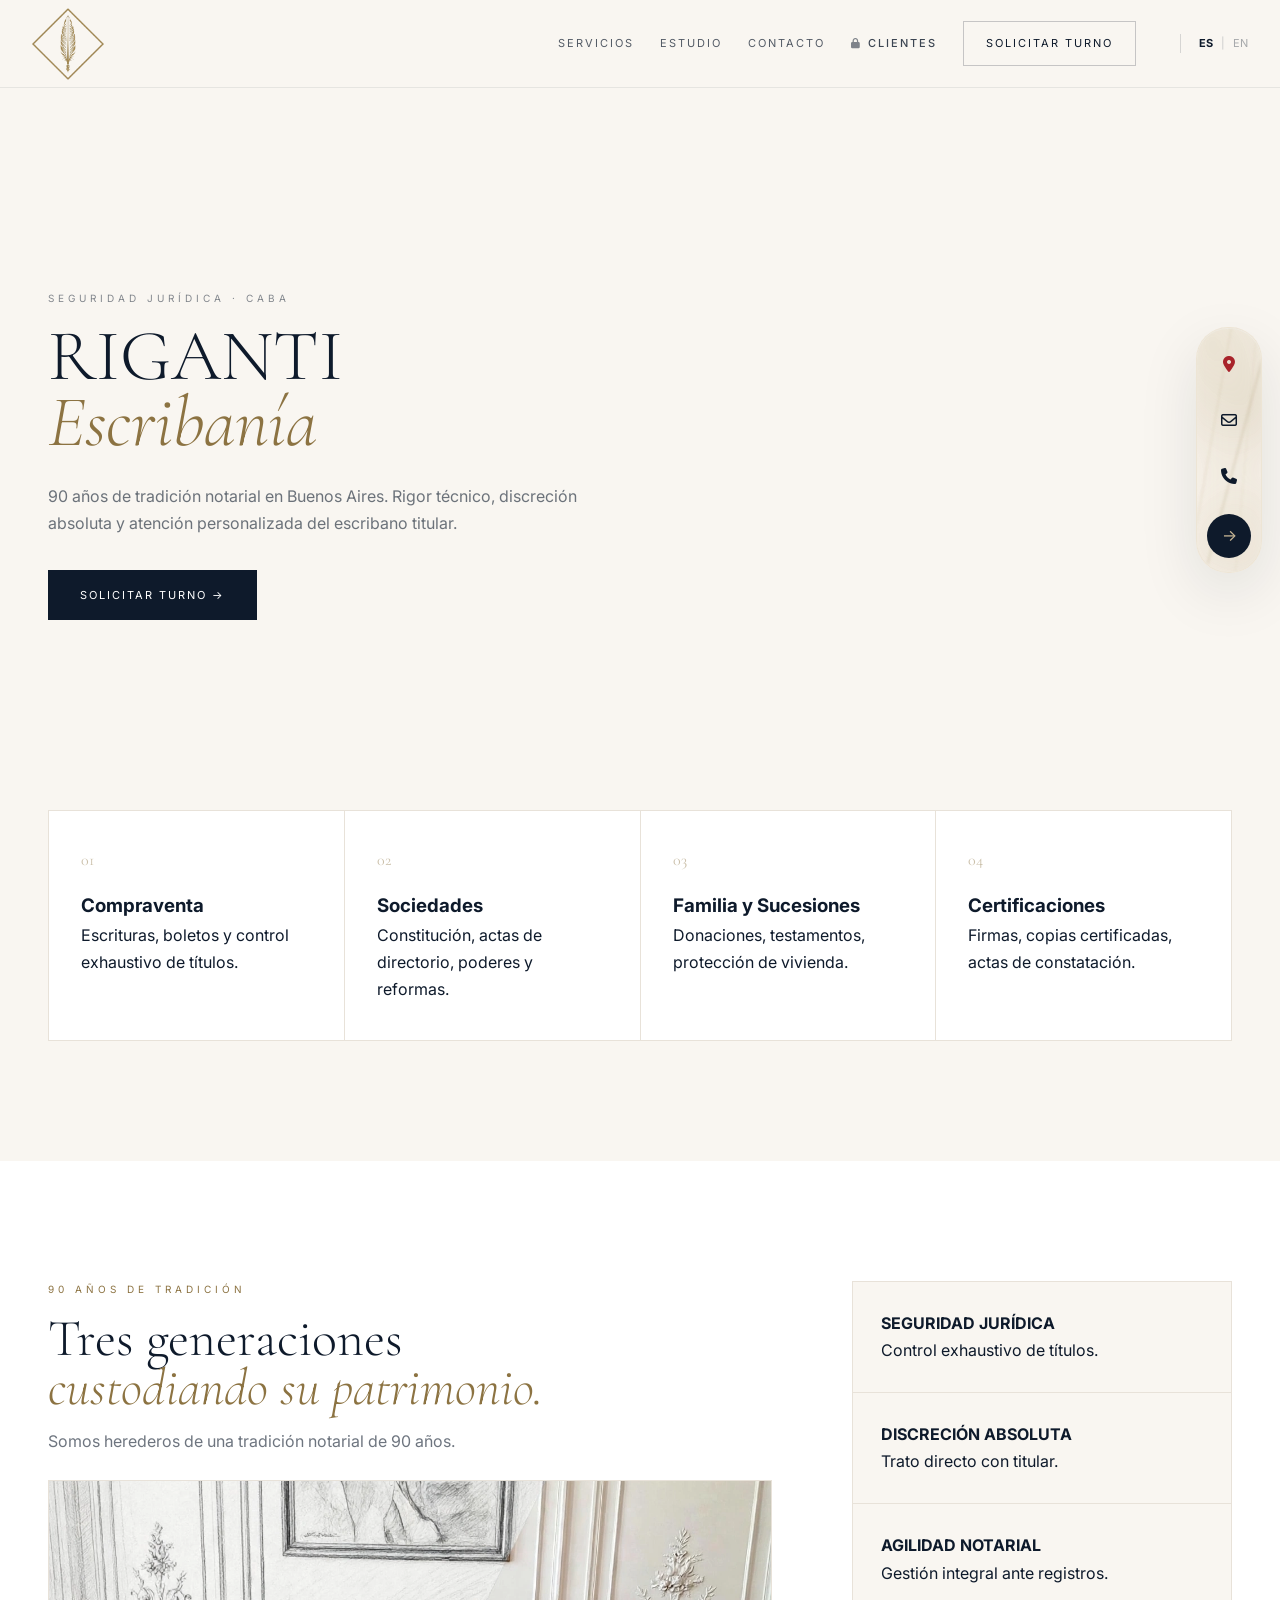
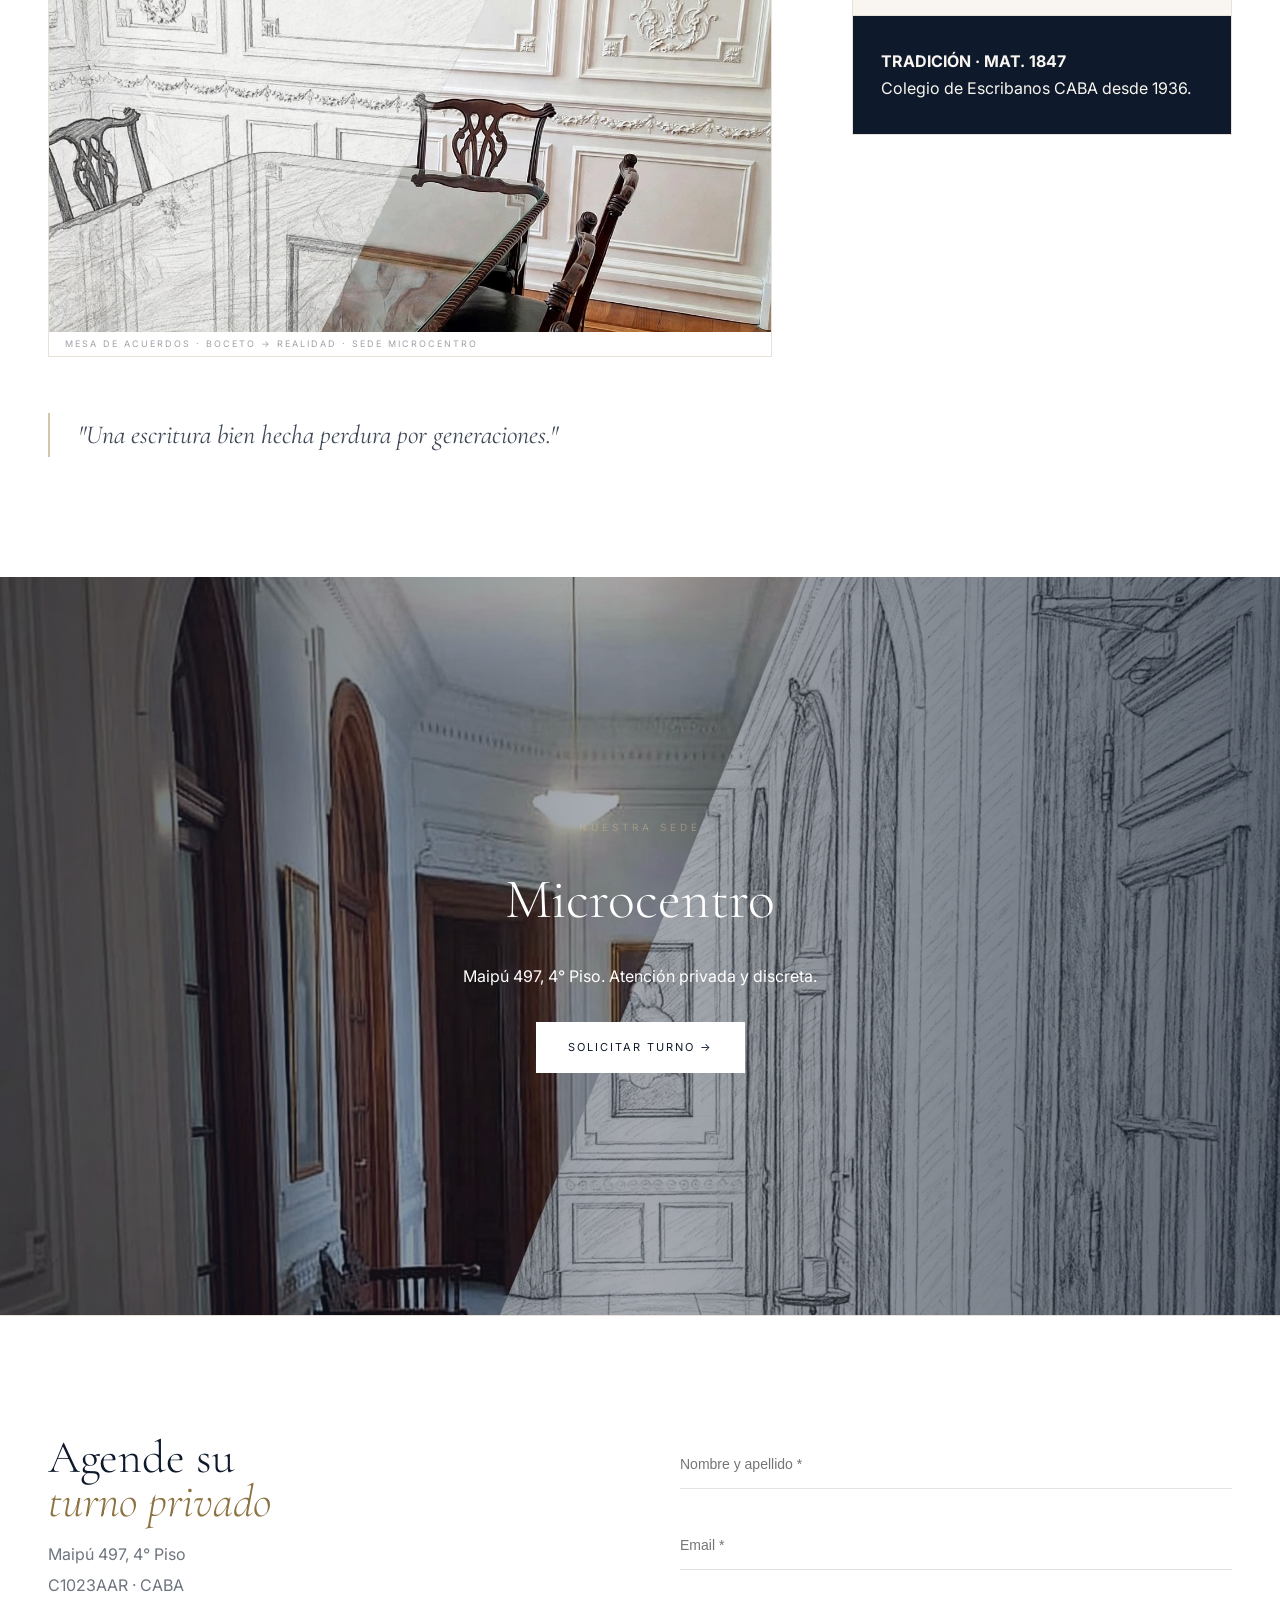
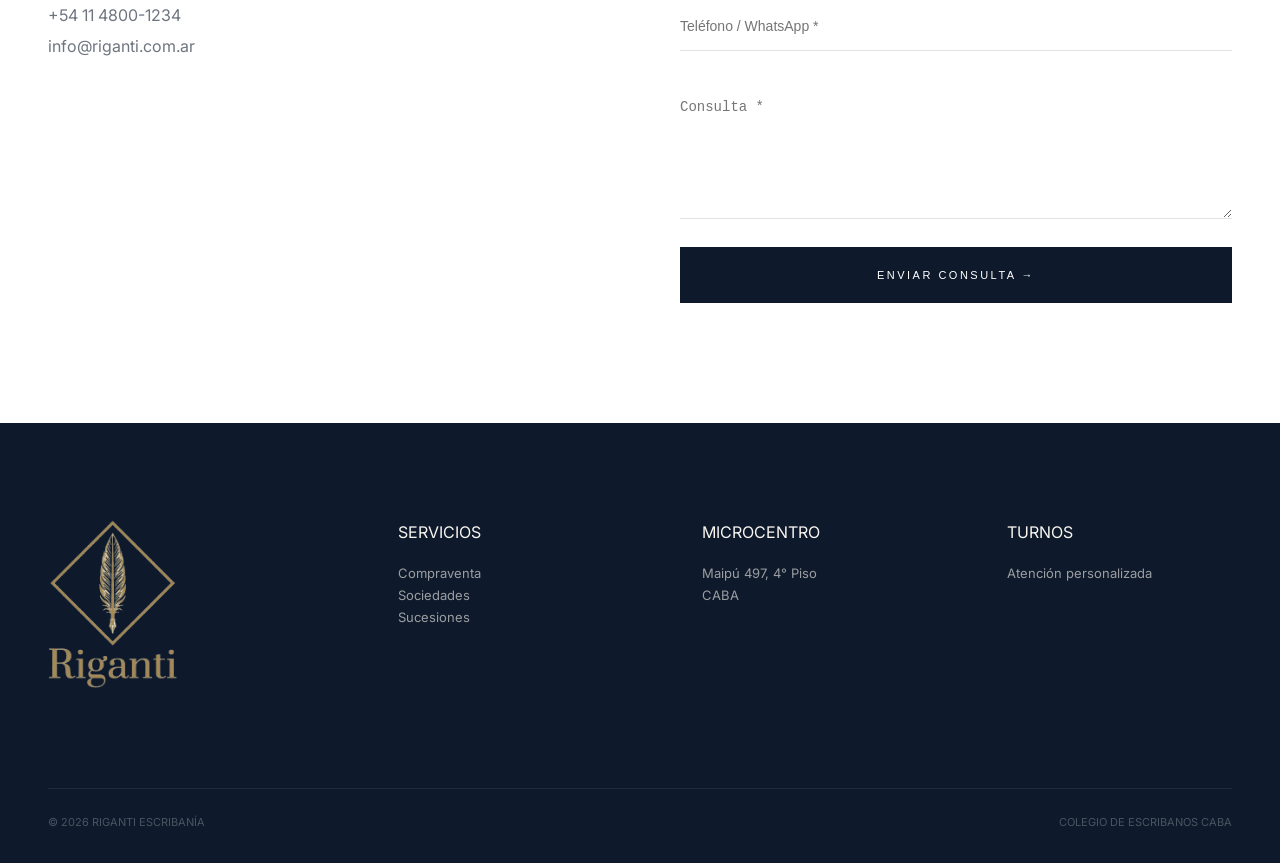
==== index.html @ ada9c7ef "Update index.html" ====
<!DOCTYPE html>
<html lang="es" class="scroll-smooth">
<head>
<meta charset="UTF-8">
<meta name="viewport" content="width=device-width, initial-scale=1.0">
<title>RIGANTI Escribanía | CABA</title>
<link rel="icon" type="image/png" href="favicon.png">
<link href="https://fonts.googleapis.com/css2?family=Cormorant+Garamond:ital,wght@0,300;0,400;0,600;1,300;1,400&family=Inter:wght@300;400;500;600&display=swap" rel="stylesheet">
<link rel="stylesheet" href="https://cdnjs.cloudflare.com/ajax/libs/font-awesome/6.5.0/css/all.min.css">
<style>
:root{--bg:#F9F6F1;--dark:#0E1A2B;--gold:#C9B896;--gold-d:#8C7342;--muted:rgba(14,26,43,.6);--border:#E8E2D9}
*{margin:0;padding:0;box-sizing:border-box}body{font-family:'Inter',sans-serif;background:var(--bg);color:var(--dark);line-height:1.7}
h1,h2{font-family:'Cormorant Garamond',serif;font-weight:300}.eyebrow{font-size:10px;letter-spacing:4px;opacity:.5;text-transform:uppercase;display:block;margin-bottom:16px}.eyebrow.gold{color:var(--gold-d);opacity:1}
.header-principal{position:fixed;top:0;left:0;right:0;z-index:1000;height:88px;display:flex;justify-content:space-between;align-items:center;padding:0 32px;background:rgba(249,246,241,.96);backdrop-filter:blur(14px);border-bottom:1px solid rgba(14,26,43,.08)}
.logo img{height:72px;width:auto;display:block}.nav-principal{display:flex;gap:26px;align-items:center}
.nav-principal a.nav-link{text-decoration:none;font-size:11px;letter-spacing:2px;color:var(--dark);opacity:.7}
.btn-header{border:1px solid rgba(14,26,43,.22);padding:12px 22px;text-decoration:none;font-size:11px;letter-spacing:2px;color:var(--dark)}
.lang-switch{margin-left:18px;border-left:1px solid rgba(14,26,43,.15);padding-left:18px;display:flex;gap:8px;font-size:11px;align-items:center}.active{font-weight:700}.inactive{opacity:.35;cursor:pointer}.sep{opacity:.2}
.nav-principal a.portal-link{color:var(--dark)!important;opacity:.8;display:inline-flex;align-items:center;gap:6px;font-weight:500;transition:.3s}.nav-principal a.portal-link:hover{color:var(--gold-d)!important;opacity:1!important}.nav-principal a.portal-link i{font-size:10px;opacity:.65;transform:translateY(-1px)}
/* MARMOL CARRARA ESFUMADO + PIN QUE SE ENCIENDE */
.barra-flotante-contacto{position:fixed;right:18px;top:50%;transform:translateY(-50%);z-index:9999;display:flex;flex-direction:column;align-items:center;gap:12px;background:rgba(253,250,244,0.88)!important;backdrop-filter:blur(18px) saturate(160%)!important;-webkit-backdrop-filter:blur(18px) saturate(160%)!important;border:1px solid rgba(201,184,150,0.32)!important;box-shadow:0 20px 60px rgba(14,26,43,.10),inset 0 1px 0 rgba(255,255,255,.95)!important;padding:14px 10px!important;border-radius:32px!important;overflow:hidden}
.barra-flotante-contacto::before{content:""!important;position:absolute!important;inset:-20%!important;border-radius:inherit!important;background:radial-gradient(ellipse 180px 220px at 28% 18%, rgba(201,184,150,0.26) 0%, rgba(201,184,150,0.12) 35%, transparent 68%),radial-gradient(ellipse 160px 200px at 72% 38%, rgba(140,115,66,0.16) 0%, transparent 65%),radial-gradient(ellipse 200px 140px at 45% 75%, rgba(201,184,150,0.20) 0%, transparent 60%),radial-gradient(ellipse 120px 120px at 65% 82%, rgba(140,115,66,0.10) 0%, transparent 70%)!important;filter:blur(8px)!important;pointer-events:none!important;z-index:0!important}
.barra-flotante-contacto::after{content:""!important;position:absolute!important;inset:0!important;border-radius:inherit!important;background:linear-gradient(100deg, transparent 30%, rgba(201,184,150,0.18) 32%, transparent 34%),linear-gradient(105deg, transparent 55%, rgba(140,115,66,0.14) 57%, transparent 59%),linear-gradient(95deg, transparent 68%, rgba(201,184,150,0.12) 70%, transparent 72%)!important;filter:blur(1.2px)!important;pointer-events:none!important;z-index:0!important}
.item-flotante{width:44px;height:44px;display:flex;align-items:center;justify-content:center;color:var(--dark);text-decoration:none;position:relative;z-index:2;transition:all.3s cubic-bezier(.25,1,.5,1)}
.item-flotante.item-dorado{background:var(--dark);color:var(--gold);border-radius:50%;margin-top:4px}
.barra-flotante-contacto.item-flotante:first-child i{color:#a8232a!important;font-size:17px!important;opacity:.95!important;transition:all.3s cubic-bezier(.25,1,.5,1)!important;filter:drop-shadow(0 1px 2px rgba(168,35,42,.15))}
.barra-flotante-contacto.item-flotante:first-child:hover i{color:#d12a34!important;transform:scale(1.18) translateY(-2px)!important;filter:drop-shadow(0 4px 8px rgba(168,35,42,.35))!important;opacity:1!important}
.hero{min-height:90vh;padding:180px 48px 80px;display:flex;align-items:center}.hero-wrapper{max-width:820px}.hero h1{font-size:72px;line-height:.92;margin-bottom:28px}.hero h1 i{font-style:italic;color:var(--gold-d)}.hero p{max-width:560px;color:var(--muted)}
.btn-hero{display:inline-block;margin-top:32px;background:var(--dark);color:#fff;padding:16px 32px;text-decoration:none;font-size:11px;letter-spacing:2px}
.seccion-servicios{padding:0 48px 120px}.grid-servicios{display:grid;grid-template-columns:repeat(4,1fr);gap:1px;background:var(--border);border:1px solid var(--border)}.card-serv{background:#fff;padding:36px 32px}.card-num{font-family:'Cormorant Garamond',serif;color:rgba(140,115,66,.45);margin-bottom:16px}
.section-estudio{padding:120px 48px;background:#fff}.estudio-main{max-width:1280px;margin:0 auto;display:grid;grid-template-columns:1.15fr 380px;gap:80px;align-items:start}.valores-col{display:flex;flex-direction:column;gap:1px;background:var(--border);border:1px solid var(--border);position:sticky;top:120px}.tarjeta-valor{background:var(--bg);padding:28px}.tarjeta-valor.dark{background:var(--dark);color:#F9F6F1;padding:32px 28px}
.boceto-full-wrap{width:100%;overflow:hidden;border:1px solid var(--border);margin-top:24px;line-height:0}.boceto-full-img{width:100%;height:auto;aspect-ratio:16/10;object-fit:cover;display:block}.boceto-caption{display:block;padding:12px 16px;font-size:9px;letter-spacing:2px;opacity:.4;text-transform:uppercase;background:#fff}
.section-estudio blockquote{margin:56px 0 0 0;padding-left:28px;border-left:2px solid var(--gold);font-family:'Cormorant Garamond',serif;font-style:italic;font-size:26px;opacity:.8;max-width:520px}
.seccion-cierre{position:relative;height:82vh;min-height:640px;overflow:hidden;background:var(--dark);display:flex;align-items:center;justify-content:center}.imagen-hall-wrap{position:absolute;inset:0}.imagen-hall{width:100%;height:100%;object-fit:cover;object-position:center 38%}.overlay{position:absolute;inset:0;background:linear-gradient(90deg,rgba(14,26,43,.65),rgba(14,26,43,.35) 50%,rgba(14,26,43,.65))}.contenido-cierre{position:relative;z-index:3;text-align:center;color:#fff;max-width:620px}.contenido-cierre h2{font-size:56px}
.seccion-contacto{padding:120px 48px;background:#fff;border-top:1px solid var(--border)}.contacto-grid{max-width:1200px;margin:0 auto;display:grid;grid-template-columns:1fr 1fr;gap:80px}.form-contacto{display:flex;flex-direction:column;gap:28px}.form-contacto input,.form-contacto textarea{border:0;border-bottom:1px solid rgba(14,26,43,.12);padding:20px 0 16px 0;font-size:14px;background:transparent;outline:none}.form-contacto textarea{min-height:140px}.honeypot{display:none!important}.btn-enviar{background:var(--dark);color:#fff;height:56px;padding:0 32px;border:0;letter-spacing:2.5px;font-size:11px;cursor:pointer}
.footer-premium{background:var(--dark);color:#F9F6F1;padding:96px 48px 32px}.footer-grid{max-width:1280px;margin:0 auto;display:grid;grid-template-columns:1.2fr 1fr 1fr 1fr;gap:80px}.logo-footer-img{width:130px;height:auto;display:block;margin-bottom:20px}.footer-bottom{max-width:1280px;margin:80px auto 0;border-top:1px solid rgba(255,255,255,.07);padding-top:24px;font-size:11px;color:rgba(255,255,255,.25);display:flex;justify-content:space-between}
/* ==========================================================================
   RIGANTI ESCRIBANÍA - REPARACIÓN QUIRÚRGICA: GEOLOCALIZADOR LACRE
   ========================================================================== */

/* 1. Forzar el color Rojo Lacre señorial en el primer icono de la barra */
.barra-flotante-contacto a.item-flotante:first-child i,
.barra-flotante-contacto a.item-flotante:first-child svg {
  color: #a8232a !important; /* Tu rojo carmín/lacre corporativo profundo */
  font-size: 16px !important;
  opacity: 1 !important;
  -webkit-text-stroke: 0px !important; /* Limpieza absoluta de trazos rotos anteriores */
  transition: all 0.3s cubic-bezier(0.25, 1, 0.5, 1) !important; /* Transición líquida */
}

/* 2. MICRO-INTERACCIÓN DE ALTA COSTURA: Animación y encendido al pasar el cursor */
.barra-flotante-contacto a.item-flotante:first-child:hover i,
.barra-flotante-contacto a.item-flotante:first-child:hover svg {
  color: #ce2c35 !important; /* El rojo se ilumina sutilmente con el roce */
  transform: translateY(-3px) scale(1.05) !important; /* El pin flota orgánicamente hacia arriba */
}

/* Forzar que el contenedor no corte la animación del icono */
.barra-flotante-contacto a.item-flotante:first-child {
  opacity: 1 !important;
  background: transparent !important;
  border: none !important;
}

</style>
</head>
<body>
<header class="header-principal">
<a href="#" class="logo"><img src="logo-pluma-riganti-blanco-final.png" alt="RIGANTI"></a>
<nav class="nav-principal">
<a href="#servicios" class="nav-link" data-i18n="nav_serv">SERVICIOS</a>
<a href="#estudio" class="nav-link" data-i18n="nav_est">ESTUDIO</a>
<a href="#contacto" class="nav-link" data-i18n="nav_cont">CONTACTO</a>
<a href="#portal-login" class="nav-link portal-link" data-i18n="nav_clientes"><i class="fa-solid fa-lock"></i>CLIENTES</a>
<a href="#contacto" class="btn-header" data-i18n="btn_turno_header">SOLICITAR TURNO</a>
<div class="lang-switch"><span id="btn-es" class="active" onclick="setLang('es')">ES</span><span class="sep">|</span><span id="btn-en" class="inactive" onclick="setLang('en')">EN</span></div>
</nav>
</header>
<div class="barra-flotante-contacto">
<a href="https://www.google.com/maps/place/Escriban%C3%ADa+Riganti/@-34.6024583,-58.3792124,682m/data=!3m2!1e3!4b1!4m6!3m5!1s0x95bccba231bf927d:0xa9496576cc417e6e!8m2!3d-34.6024627!4d-58.3766375!16s%2Fg%2F11rr2ff1bj?entry=ttu" target="_blank" class="item-flotante"><i class="fa-solid fa-location-dot"></i></a>
<a href="mailto:info@riganti.com.ar" class="item-flotante"><i class="fa-regular fa-envelope"></i></a>
<a href="tel:+541143220174" class="item-flotante"><i class="fa-solid fa-phone"></i></a>
<a href="#contacto" class="item-flotante item-dorado">→</a>
</div>
<section class="hero"><div class="hero-wrapper"><span class="eyebrow" data-i18n="hero_eyebrow">Seguridad jurídica · CABA</span><h1 data-i18n="hero_title">RIGANTI<br><i>Escribanía</i></h1><p data-i18n="hero_sub">90 años de tradición notarial en Buenos Aires. Rigor técnico, discreción absoluta y atención personalizada del escribano titular.</p><a href="#contacto" class="btn-hero" data-i18n="btn_turno">SOLICITAR TURNO →</a></div></section>
<section id="servicios" class="seccion-servicios"><div class="grid-servicios"><div class="card-serv"><div class="card-num">01</div><h3 data-i18n="serv_compra_t">Compraventa</h3><p data-i18n="serv_compra_d">Escrituras, boletos y control exhaustivo de títulos.</p></div><div class="card-serv"><div class="card-num">02</div><h3 data-i18n="serv_soc_t">Sociedades</h3><p data-i18n="serv_soc_d">Constitución, actas de directorio, poderes y reformas.</p></div><div class="card-serv"><div class="card-num">03</div><h3 data-i18n="serv_fam_t">Familia y Sucesiones</h3><p data-i18n="serv_fam_d">Donaciones, testamentos, protección de vivienda.</p></div><div class="card-serv"><div class="card-num">04</div><h3 data-i18n="serv_cert_t">Certificaciones</h3><p data-i18n="serv_cert_d">Firmas, copias certificadas, actas de constatación.</p></div></div></section>
<section id="estudio" class="section-estudio"><div class="estudio-main"><div><span class="eyebrow gold" data-i18n="estudio_eyebrow">90 AÑOS DE TRADICIÓN</span><h2 style="font-size:52px;line-height:.95" data-i18n="estudio_title">Tres generaciones<br><i style="font-family:'Cormorant Garamond',serif;font-style:italic;color:var(--gold-d)">custodiando su patrimonio.</i></h2><p style="margin-top:16px;opacity:.6;max-width:520px" data-i18n="estudio_p">Somos herederos de una tradición notarial de 90 años.</p><div class="boceto-full-wrap"><img src="sala-escribania-mitad.jpg" class="boceto-full-img" alt="Mesa" loading="lazy"><span class="boceto-caption">Mesa de acuerdos · Boceto → Realidad · Sede Microcentro</span></div><blockquote data-i18n="estudio_quote">"Una escritura bien hecha perdura por generaciones."</blockquote></div><div class="valores-col"><div class="tarjeta-valor"><h4 data-i18n="val_seg_t">SEGURIDAD JURÍDICA</h4><p data-i18n="val_seg_d">Control exhaustivo de títulos.</p></div><div class="tarjeta-valor"><h4 data-i18n="val_disc_t">DISCRECIÓN ABSOLUTA</h4><p data-i18n="val_disc_d">Trato directo con titular.</p></div><div class="tarjeta-valor"><h4 data-i18n="val_agil_t">AGILIDAD NOTARIAL</h4><p data-i18n="val_agil_d">Gestión integral ante registros.</p></div><div class="tarjeta-valor dark"><h4>TRADICIÓN · MAT. 1847</h4><p>Colegio de Escribanos CABA desde 1936.</p></div></div></div></section>
<section class="seccion-cierre"><div class="imagen-hall-wrap"><img src="hall-escribania-mitad.jpg" class="imagen-hall" alt="Hall" loading="lazy"><div class="overlay"></div></div><div class="contenido-cierre"><span class="eyebrow" style="color:var(--gold)" data-i18n="sede_eyebrow">NUESTRA SEDE</span><h2 data-i18n="sede_title">Microcentro</h2><p style="margin-top:16px" data-i18n="sede_desc">Maipú 497, 4° Piso. Atención privada y discreta.</p><a href="#contacto" class="btn-hero" style="background:#fff;color:var(--dark)" data-i18n="btn_turno">SOLICITAR TURNO →</a></div></section>
<section id="contacto" class="seccion-contacto"><div class="contacto-grid"><div><h2 style="font-size:46px;line-height:.95" data-i18n="contacto_title">Agende su<br><i style="font-family:'Cormorant Garamond',serif;font-style:italic;color:var(--gold-d)">turno privado</i></h2><p style="margin-top:16px;opacity:.6;line-height:1.9" data-i18n="contacto_info">Maipú 497, 4° Piso<br>C1023AAR · CABA<br>+54 11 4800-1234<br>info@riganti.com.ar</p></div><form class="form-contacto" id="formContacto"><input type="text" name="website" class="honeypot"><input type="text" name="nombre" data-i18n-placeholder="form_nombre" placeholder="Nombre y apellido *" required><input type="email" name="email" data-i18n-placeholder="form_email" placeholder="Email *" required><input type="tel" name="telefono" data-i18n-placeholder="form_tel" placeholder="Teléfono *" required><textarea name="mensaje" data-i18n-placeholder="form_msg" placeholder="Consulta *" required></textarea><button type="submit" class="btn-enviar" data-i18n="form_btn">ENVIAR CONSULTA →</button><p id="formStatus" style="font-size:12px;display:none"></p></form></div></section>
<footer class="footer-premium"><div class="footer-grid"><div><img src="logo-completo-pluma-transparente.png" alt="RIGANTI" class="logo-footer-img"></div><div><span>SERVICIOS</span><p style="margin-top:16px;font-size:13px;opacity:.6">Compraventa<br>Sociedades<br>Sucesiones</p></div><div><span>MICROCENTRO</span><p style="margin-top:16px;font-size:13px;opacity:.6">Maipú 497, 4° Piso<br>CABA</p></div><div><span>TURNOS</span><p style="margin-top:16px;font-size:13px;opacity:.6">Atención personalizada</p></div></div><div class="footer-bottom"><span>© 2026 RIGANTI ESCRIBANÍA</span><span>COLEGIO DE ESCRIBANOS CABA</span></div></footer>
<script>
const T={
es:{nav_serv:"SERVICIOS",nav_est:"ESTUDIO",nav_cont:"CONTACTO",nav_clientes:'<i class="fa-solid fa-lock"></i>CLIENTES',btn_turno_header:"SOLICITAR TURNO",hero_eyebrow:"Seguridad jurídica · CABA",hero_title:"RIGANTI<br><i>Escribanía</i>",hero_sub:"90 años de tradición notarial en Buenos Aires. Rigor técnico, discreción absoluta y atención personalizada del escribano titular.",btn_turno:"SOLICITAR TURNO →",serv_compra_t:"Compraventa",serv_compra_d:"Escrituras, boletos y control exhaustivo de títulos.",serv_soc_t:"Sociedades",serv_soc_d:"Constitución, actas de directorio, poderes y reformas.",serv_fam_t:"Familia y Sucesiones",serv_fam_d:"Donaciones, testamentos, protección de vivienda.",serv_cert_t:"Certificaciones",serv_cert_d:"Firmas, copias certificadas, actas de constatación.",estudio_eyebrow:"90 AÑOS DE TRADICIÓN",estudio_title:'Tres generaciones<br><i style="font-family:\'Cormorant Garamond\',serif;font-style:italic;color:var(--gold-d)">custodiando su patrimonio.</i>',estudio_p:"Somos herederos de una tradición notarial de 90 años.",estudio_quote:'"Una escritura bien hecha perdura por generaciones."',val_seg_t:"SEGURIDAD JURÍDICA",val_seg_d:"Control exhaustivo de títulos.",val_disc_t:"DISCRECIÓN ABSOLUTA",val_disc_d:"Trato directo con titular.",val_agil_t:"AGILIDAD NOTARIAL",val_agil_d:"Gestión integral ante registros.",sede_eyebrow:"NUESTRA SEDE",sede_title:"Microcentro",sede_desc:"Maipú 497, 4° Piso. Atención privada y discreta.",contacto_title:'Agende su<br><i style="font-family:\'Cormorant Garamond\',serif;font-style:italic;color:var(--gold-d)">turno privado</i>',contacto_info:"Maipú 497, 4° Piso<br>C1023AAR · CABA<br>+54 11 4800-1234<br>info@riganti.com.ar",form_nombre:"Nombre y apellido *",form_email:"Email *",form_tel:"Teléfono / WhatsApp *",form_msg:"Consulta *",form_btn:"ENVIAR CONSULTA →"},
en:{nav_serv:"SERVICES",nav_est:"ABOUT",nav_cont:"CONTACT",nav_clientes:'<i class="fa-solid fa-lock"></i>CLIENTS',btn_turno_header:"BOOK APPOINTMENT",hero_eyebrow:"Legal security · CABA",hero_title:"RIGANTI<br><i>Notary Office</i>",hero_sub:"90 years of notarial tradition in Buenos Aires. Technical rigor, absolute discretion.",btn_turno:"BOOK APPOINTMENT →",serv_compra_t:"Real Estate",serv_compra_d:"Deeds, title search and debt control.",serv_soc_t:"Corporate",serv_soc_d:"Incorporation, board minutes and powers.",serv_fam_t:"Family & Probate",serv_fam_d:"Donations, wills and homestead protection.",serv_cert_t:"Certifications",serv_cert_d:"Signature certification and notarial acts.",estudio_eyebrow:"90 YEARS OF TRADITION",estudio_title:'Three generations<br><i style="font-family:\'Cormorant Garamond\',serif;font-style:italic;color:var(--gold-d)">safeguarding your assets.</i>',estudio_p:"We are heirs to a 90-year notarial tradition.",estudio_quote:'"A well-drafted deed endures for generations."',val_seg_t:"LEGAL SECURITY",val_seg_d:"Exhaustive title search.",val_disc_t:"ABSOLUTE DISCRETION",val_disc_d:"Direct dealing with notary.",val_agil_t:"NOTARIAL AGILITY",val_agil_d:"Comprehensive management.",sede_eyebrow:"OUR OFFICE",sede_title:"Downtown",sede_desc:"Maipú 497, 4th Floor. Private attention.",contacto_title:'Book your<br><i style="font-family:\'Cormorant Garamond\',serif;font-style:italic;color:var(--gold-d)">private appointment</i>',contacto_info:"Maipú 497, 4th Floor<br>C1023AAR · CABA<br>+54 11 4800-1234<br>info@riganti.com.ar",form_nombre:"Full name *",form_email:"Email *",form_tel:"Phone / WhatsApp *",form_msg:"Inquiry *",form_btn:"SEND INQUIRY →"}
};
function setLang(l){localStorage.setItem('riganti_lang',l);document.getElementById('btn-es').className=l==='es'?'active':'inactive';document.getElementById('btn-en').className=l==='en'?'active':'inactive';document.querySelectorAll('[data-i18n]').forEach(el=>{const k=el.getAttribute('data-i18n');if(T[l][k])el.innerHTML=T[l][k]});document.querySelectorAll('[data-i18n-placeholder]').forEach(el=>{const k=el.getAttribute('data-i18n-placeholder');if(T[l][k])el.placeholder=T[l][k]});document.documentElement.lang=l;}
setLang(localStorage.getItem('riganti_lang')||'es');
document.getElementById('formContacto').addEventListener('submit',function(e){e.preventDefault();if(this.website.value)return;const s=document.getElementById('formStatus');s.style.display='block';s.textContent=localStorage.getItem('riganti_lang')==='en'?'✓ Inquiry sent':'✓ Consulta enviada';this.reset()});
</script>
</body>
</html>
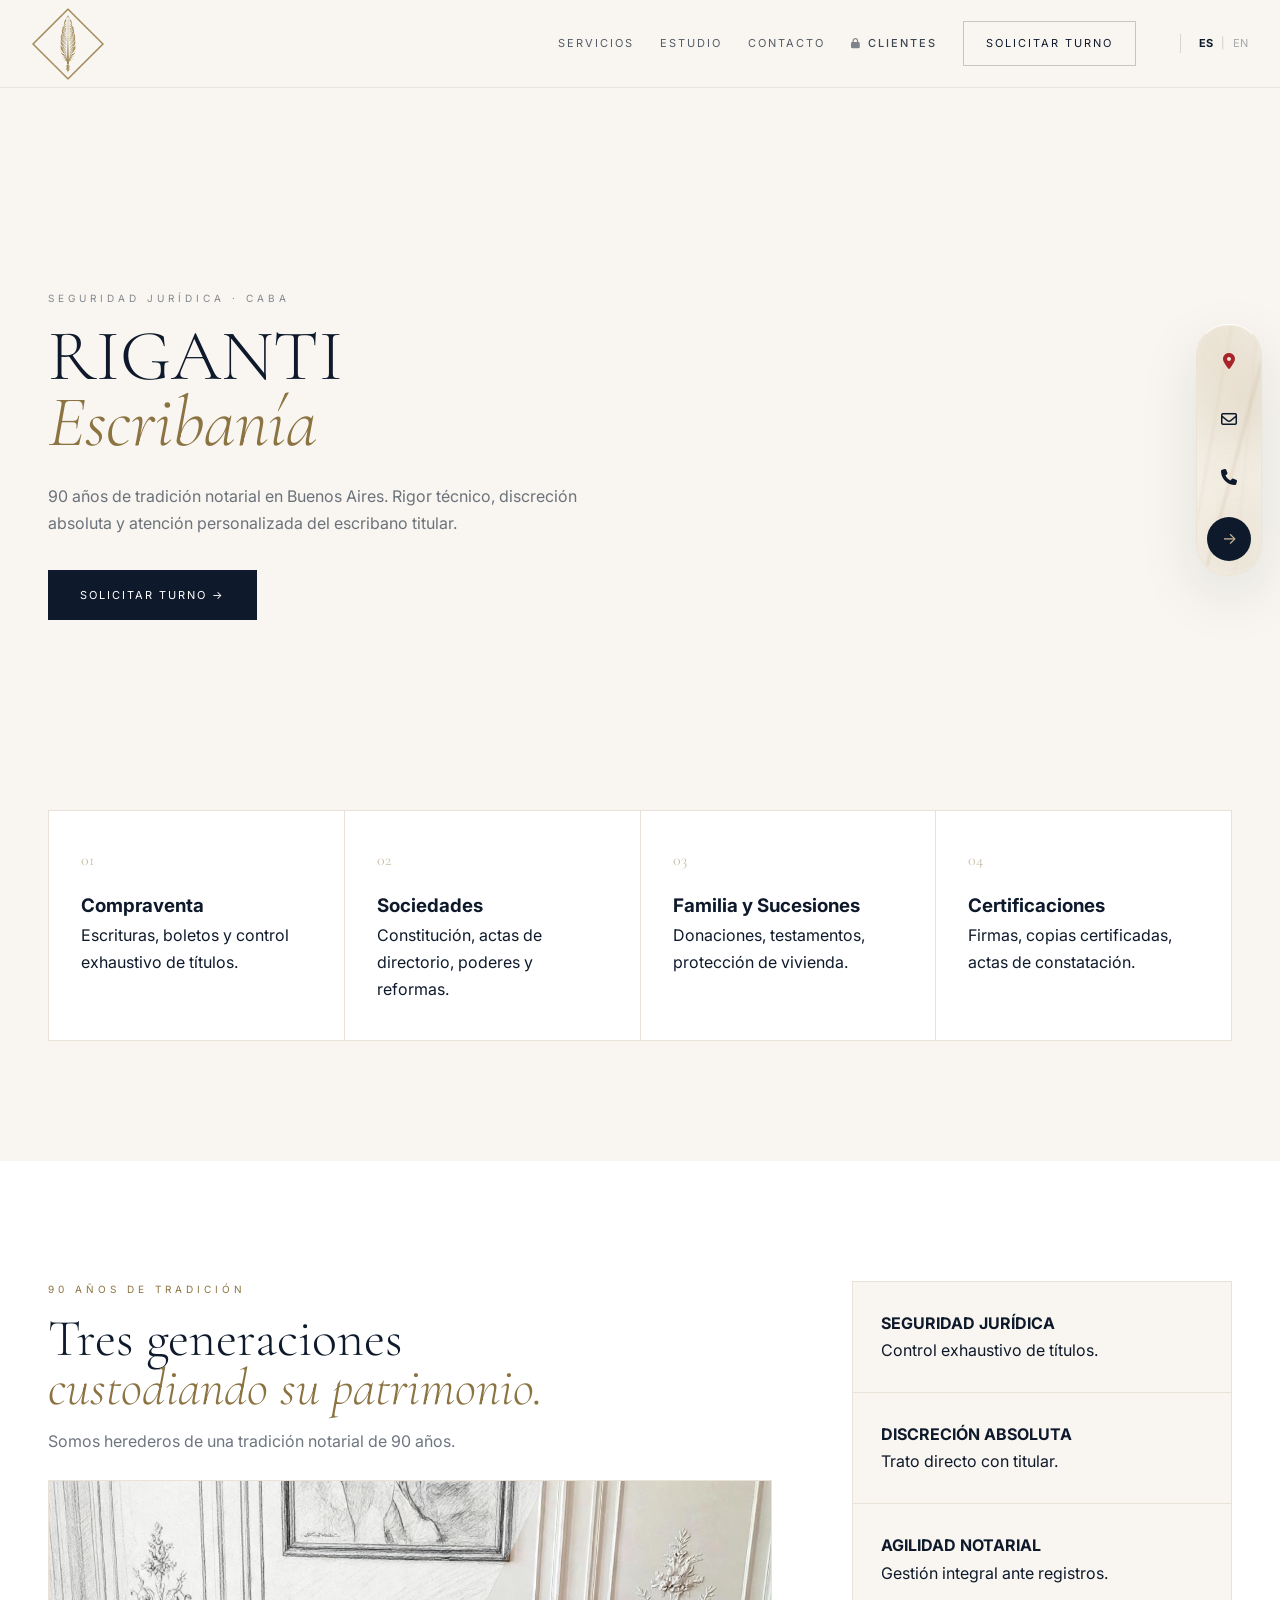
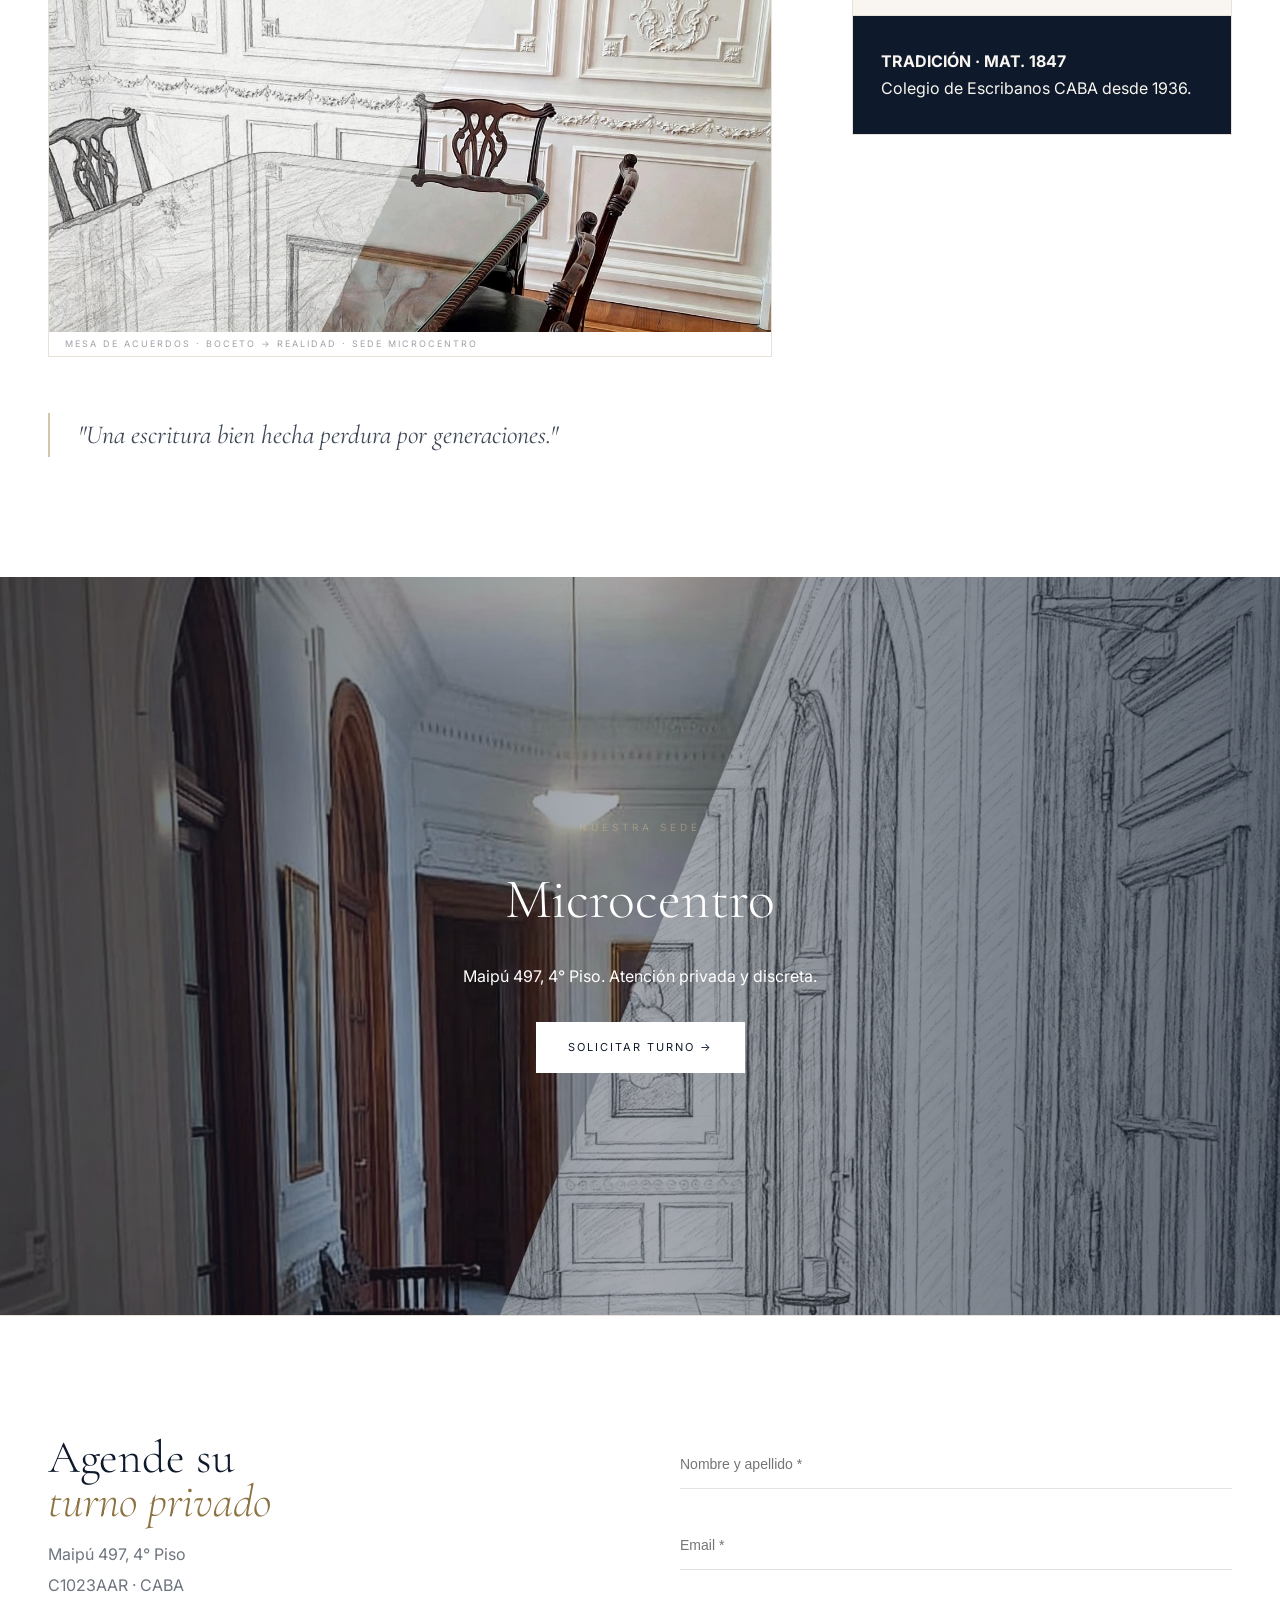
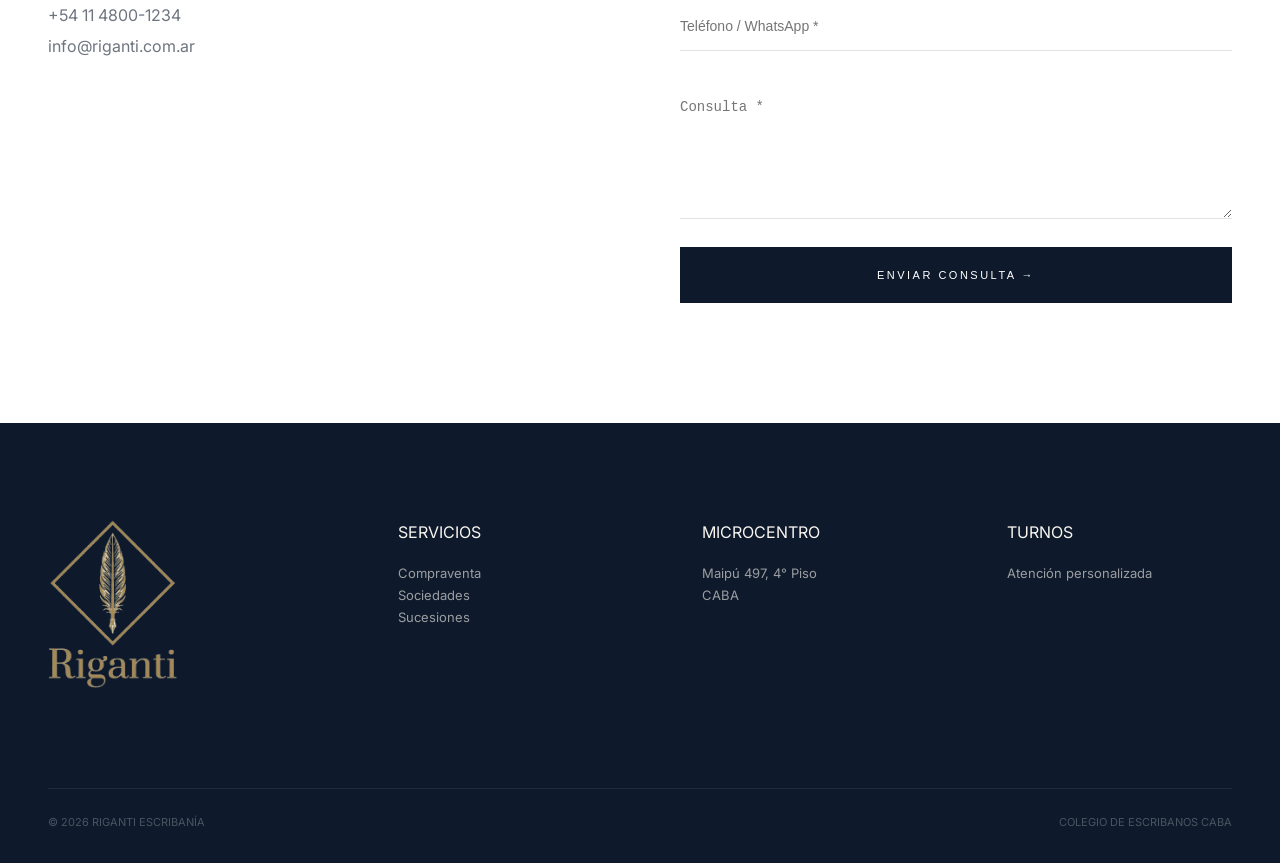
==== commit 64787af3: "Update index.html" ====
--- a/index.html
+++ b/index.html
@@ -17,14 +17,45 @@
 .btn-header{border:1px solid rgba(14,26,43,.22);padding:12px 22px;text-decoration:none;font-size:11px;letter-spacing:2px;color:var(--dark)}
 .lang-switch{margin-left:18px;border-left:1px solid rgba(14,26,43,.15);padding-left:18px;display:flex;gap:8px;font-size:11px;align-items:center}.active{font-weight:700}.inactive{opacity:.35;cursor:pointer}.sep{opacity:.2}
 .nav-principal a.portal-link{color:var(--dark)!important;opacity:.8;display:inline-flex;align-items:center;gap:6px;font-weight:500;transition:.3s}.nav-principal a.portal-link:hover{color:var(--gold-d)!important;opacity:1!important}.nav-principal a.portal-link i{font-size:10px;opacity:.65;transform:translateY(-1px)}
-/* MARMOL CARRARA ESFUMADO + PIN QUE SE ENCIENDE */
-.barra-flotante-contacto{position:fixed;right:18px;top:50%;transform:translateY(-50%);z-index:9999;display:flex;flex-direction:column;align-items:center;gap:12px;background:rgba(253,250,244,0.88)!important;backdrop-filter:blur(18px) saturate(160%)!important;-webkit-backdrop-filter:blur(18px) saturate(160%)!important;border:1px solid rgba(201,184,150,0.32)!important;box-shadow:0 20px 60px rgba(14,26,43,.10),inset 0 1px 0 rgba(255,255,255,.95)!important;padding:14px 10px!important;border-radius:32px!important;overflow:hidden}
-.barra-flotante-contacto::before{content:""!important;position:absolute!important;inset:-20%!important;border-radius:inherit!important;background:radial-gradient(ellipse 180px 220px at 28% 18%, rgba(201,184,150,0.26) 0%, rgba(201,184,150,0.12) 35%, transparent 68%),radial-gradient(ellipse 160px 200px at 72% 38%, rgba(140,115,66,0.16) 0%, transparent 65%),radial-gradient(ellipse 200px 140px at 45% 75%, rgba(201,184,150,0.20) 0%, transparent 60%),radial-gradient(ellipse 120px 120px at 65% 82%, rgba(140,115,66,0.10) 0%, transparent 70%)!important;filter:blur(8px)!important;pointer-events:none!important;z-index:0!important}
-.barra-flotante-contacto::after{content:""!important;position:absolute!important;inset:0!important;border-radius:inherit!important;background:linear-gradient(100deg, transparent 30%, rgba(201,184,150,0.18) 32%, transparent 34%),linear-gradient(105deg, transparent 55%, rgba(140,115,66,0.14) 57%, transparent 59%),linear-gradient(95deg, transparent 68%, rgba(201,184,150,0.12) 70%, transparent 72%)!important;filter:blur(1.2px)!important;pointer-events:none!important;z-index:0!important}
+
+/* === MARMOL CARRARA 0.72 ETEREO + FILETE PULIDO + LACRE FIX === */
+.barra-flotante-contacto{
+  position:fixed;right:18px;top:50%;transform:translateY(-50%);z-index:9999;
+  display:flex;flex-direction:column;align-items:center;gap:14px;
+  background:rgba(253,250,244,0.72)!important;
+  backdrop-filter:blur(22px) saturate(160%)!important;
+  -webkit-backdrop-filter:blur(22px) saturate(160%)!important;
+  border:1px solid rgba(201,184,150,0.32)!important;
+  border-top:1px solid rgba(255,255,255,0.8)!important;
+  box-shadow:0 20px 60px rgba(14,26,43,.10),inset 0 1px 0 rgba(255,255,255,.95)!important;
+  padding:14px 10px!important;border-radius:32px!important;overflow:hidden
+}
+.barra-flotante-contacto::before{
+  content:""!important;position:absolute!important;inset:-20%!important;border-radius:inherit!important;
+  background:radial-gradient(ellipse 180px 220px at 28% 18%, rgba(201,184,150,0.26) 0%, rgba(201,184,150,0.12) 35%, transparent 68%),
+             radial-gradient(ellipse 160px 200px at 72% 38%, rgba(140,115,66,0.16) 0%, transparent 65%),
+             radial-gradient(ellipse 200px 140px at 45% 75%, rgba(201,184,150,0.20) 0%, transparent 60%),
+             radial-gradient(ellipse 120px 120px at 65% 82%, rgba(140,115,66,0.10) 0%, transparent 70%)!important;
+  filter:blur(8px)!important;pointer-events:none!important;z-index:0!important
+}
+.barra-flotante-contacto::after{
+  content:""!important;position:absolute!important;inset:0!important;border-radius:inherit!important;
+  background:linear-gradient(100deg, transparent 30%, rgba(201,184,150,0.18) 32%, transparent 34%),
+             linear-gradient(105deg, transparent 55%, rgba(140,115,66,0.14) 57%, transparent 59%),
+             linear-gradient(95deg, transparent 68%, rgba(201,184,150,0.12) 70%, transparent 72%)!important;
+  filter:blur(1.2px)!important;pointer-events:none!important;z-index:0!important
+}
 .item-flotante{width:44px;height:44px;display:flex;align-items:center;justify-content:center;color:var(--dark);text-decoration:none;position:relative;z-index:2;transition:all.3s cubic-bezier(.25,1,.5,1)}
 .item-flotante.item-dorado{background:var(--dark);color:var(--gold);border-radius:50%;margin-top:4px}
-.barra-flotante-contacto.item-flotante:first-child i{color:#a8232a!important;font-size:17px!important;opacity:.95!important;transition:all.3s cubic-bezier(.25,1,.5,1)!important;filter:drop-shadow(0 1px 2px rgba(168,35,42,.15))}
-.barra-flotante-contacto.item-flotante:first-child:hover i{color:#d12a34!important;transform:scale(1.18) translateY(-2px)!important;filter:drop-shadow(0 4px 8px rgba(168,35,42,.35))!important;opacity:1!important}
+/* LACRE - SELECTOR CORREGIDO */
+.barra-flotante-contacto a.item-flotante:first-child i{
+  color:#a8232a!important;font-size:16px!important;opacity:1!important;
+  transition: all 0.3s cubic-bezier(0.25, 1, 0.5, 1)!important;
+}
+.barra-flotante-contacto a.item-flotante:first-child:hover i{
+  color:#ce2c35!important;transform:translateY(-3px) scale(1.05)!important;
+}
+
 .hero{min-height:90vh;padding:180px 48px 80px;display:flex;align-items:center}.hero-wrapper{max-width:820px}.hero h1{font-size:72px;line-height:.92;margin-bottom:28px}.hero h1 i{font-style:italic;color:var(--gold-d)}.hero p{max-width:560px;color:var(--muted)}
 .btn-hero{display:inline-block;margin-top:32px;background:var(--dark);color:#fff;padding:16px 32px;text-decoration:none;font-size:11px;letter-spacing:2px}
 .seccion-servicios{padding:0 48px 120px}.grid-servicios{display:grid;grid-template-columns:repeat(4,1fr);gap:1px;background:var(--border);border:1px solid var(--border)}.card-serv{background:#fff;padding:36px 32px}.card-num{font-family:'Cormorant Garamond',serif;color:rgba(140,115,66,.45);margin-bottom:16px}
@@ -34,34 +65,6 @@
 .seccion-cierre{position:relative;height:82vh;min-height:640px;overflow:hidden;background:var(--dark);display:flex;align-items:center;justify-content:center}.imagen-hall-wrap{position:absolute;inset:0}.imagen-hall{width:100%;height:100%;object-fit:cover;object-position:center 38%}.overlay{position:absolute;inset:0;background:linear-gradient(90deg,rgba(14,26,43,.65),rgba(14,26,43,.35) 50%,rgba(14,26,43,.65))}.contenido-cierre{position:relative;z-index:3;text-align:center;color:#fff;max-width:620px}.contenido-cierre h2{font-size:56px}
 .seccion-contacto{padding:120px 48px;background:#fff;border-top:1px solid var(--border)}.contacto-grid{max-width:1200px;margin:0 auto;display:grid;grid-template-columns:1fr 1fr;gap:80px}.form-contacto{display:flex;flex-direction:column;gap:28px}.form-contacto input,.form-contacto textarea{border:0;border-bottom:1px solid rgba(14,26,43,.12);padding:20px 0 16px 0;font-size:14px;background:transparent;outline:none}.form-contacto textarea{min-height:140px}.honeypot{display:none!important}.btn-enviar{background:var(--dark);color:#fff;height:56px;padding:0 32px;border:0;letter-spacing:2.5px;font-size:11px;cursor:pointer}
 .footer-premium{background:var(--dark);color:#F9F6F1;padding:96px 48px 32px}.footer-grid{max-width:1280px;margin:0 auto;display:grid;grid-template-columns:1.2fr 1fr 1fr 1fr;gap:80px}.logo-footer-img{width:130px;height:auto;display:block;margin-bottom:20px}.footer-bottom{max-width:1280px;margin:80px auto 0;border-top:1px solid rgba(255,255,255,.07);padding-top:24px;font-size:11px;color:rgba(255,255,255,.25);display:flex;justify-content:space-between}
-/* ==========================================================================
-   RIGANTI ESCRIBANÍA - REPARACIÓN QUIRÚRGICA: GEOLOCALIZADOR LACRE
-   ========================================================================== */
-
-/* 1. Forzar el color Rojo Lacre señorial en el primer icono de la barra */
-.barra-flotante-contacto a.item-flotante:first-child i,
-.barra-flotante-contacto a.item-flotante:first-child svg {
-  color: #a8232a !important; /* Tu rojo carmín/lacre corporativo profundo */
-  font-size: 16px !important;
-  opacity: 1 !important;
-  -webkit-text-stroke: 0px !important; /* Limpieza absoluta de trazos rotos anteriores */
-  transition: all 0.3s cubic-bezier(0.25, 1, 0.5, 1) !important; /* Transición líquida */
-}
-
-/* 2. MICRO-INTERACCIÓN DE ALTA COSTURA: Animación y encendido al pasar el cursor */
-.barra-flotante-contacto a.item-flotante:first-child:hover i,
-.barra-flotante-contacto a.item-flotante:first-child:hover svg {
-  color: #ce2c35 !important; /* El rojo se ilumina sutilmente con el roce */
-  transform: translateY(-3px) scale(1.05) !important; /* El pin flota orgánicamente hacia arriba */
-}
-
-/* Forzar que el contenedor no corte la animación del icono */
-.barra-flotante-contacto a.item-flotante:first-child {
-  opacity: 1 !important;
-  background: transparent !important;
-  border: none !important;
-}
-
 </style>
 </head>
 <body>
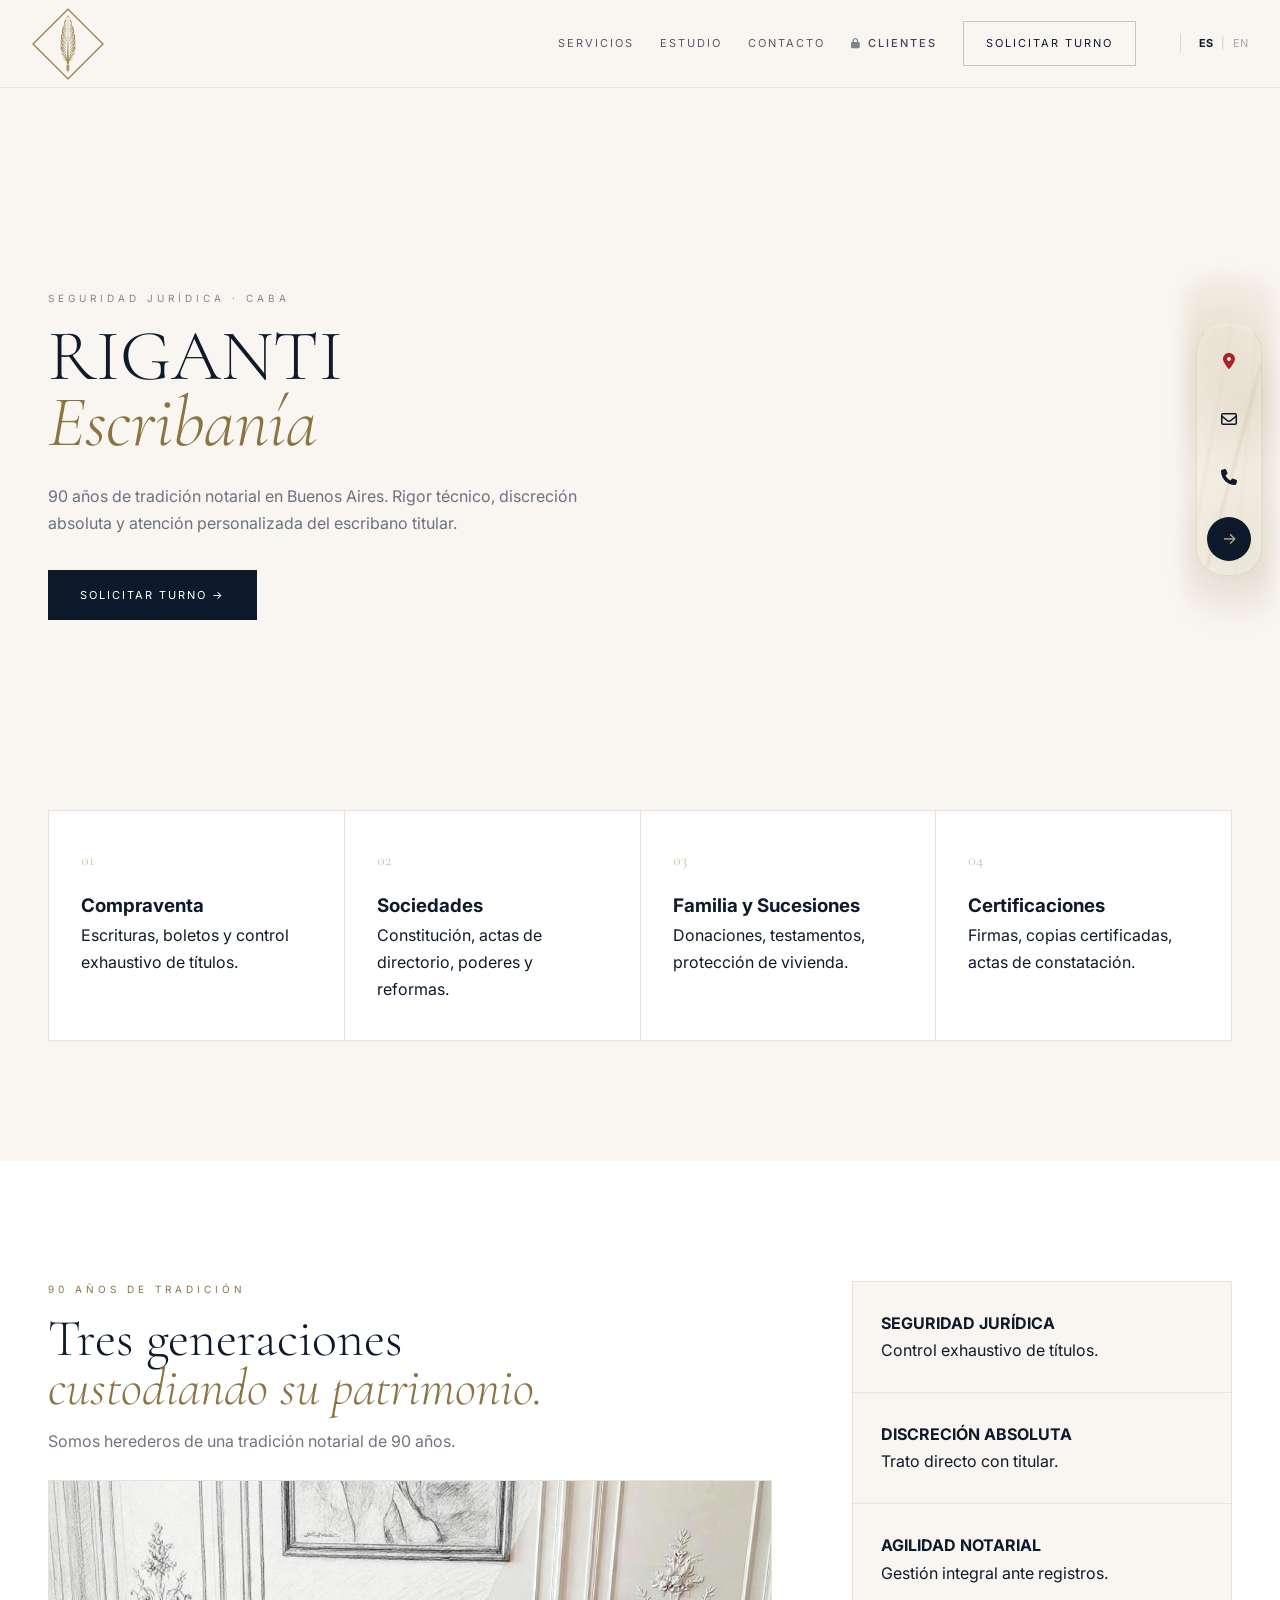
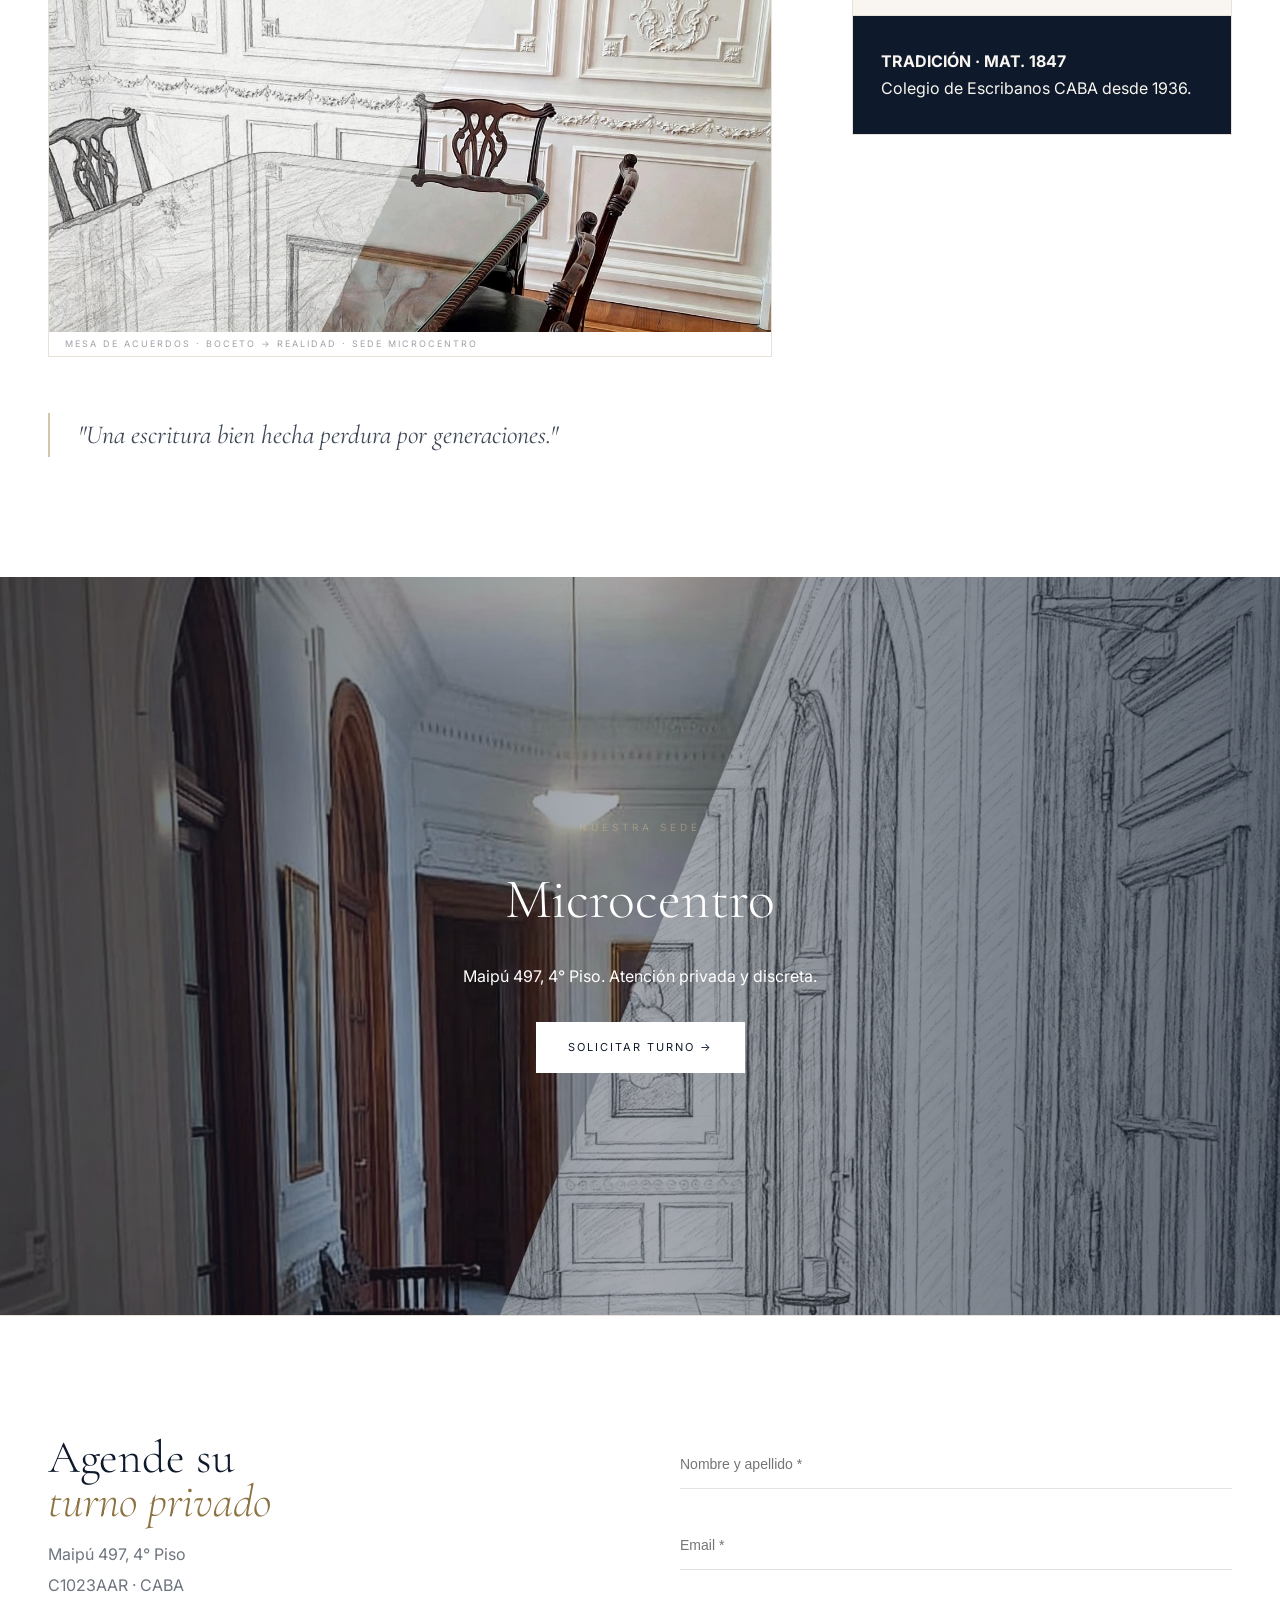
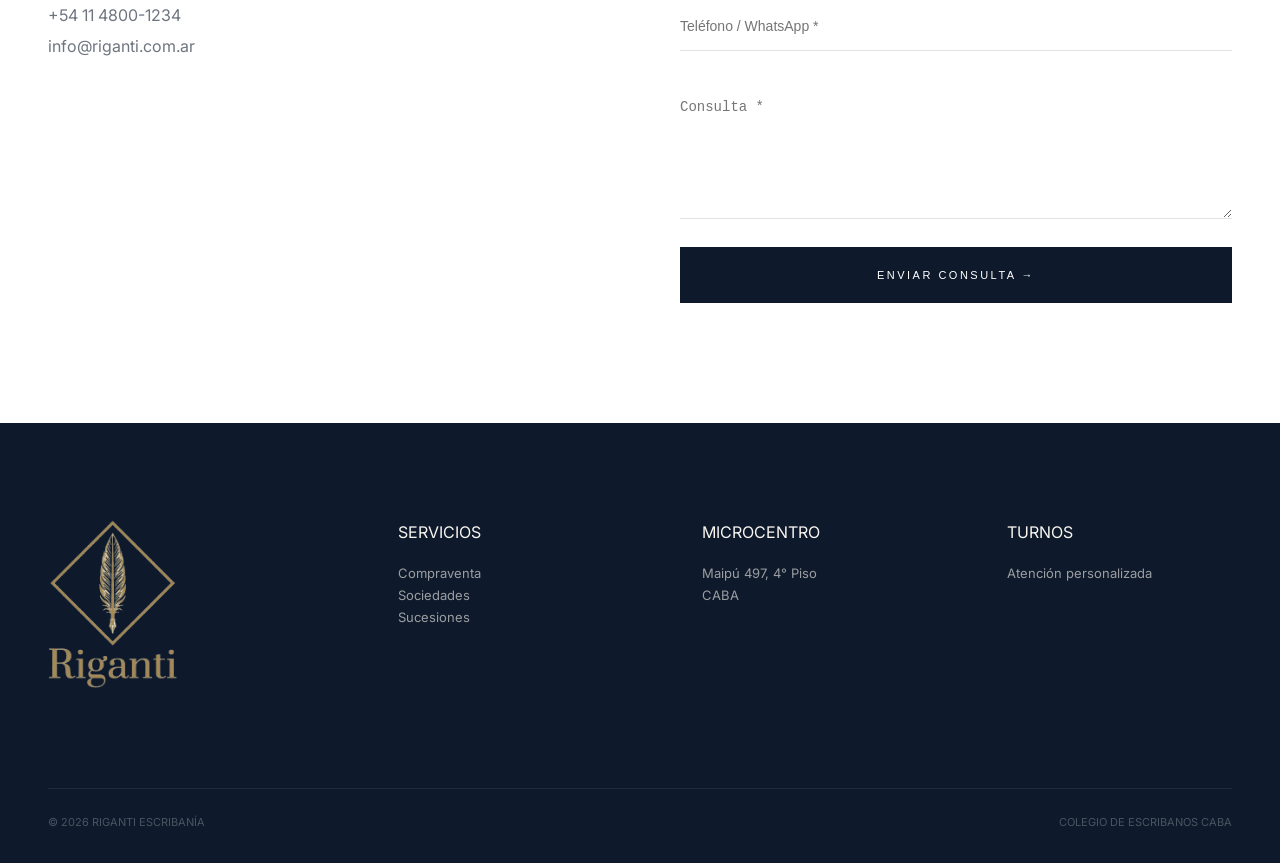
==== commit aed1f73b: "Update index.html" ====
--- a/index.html
+++ b/index.html
@@ -27,8 +27,20 @@
   -webkit-backdrop-filter:blur(22px) saturate(160%)!important;
   border:1px solid rgba(201,184,150,0.32)!important;
   border-top:1px solid rgba(255,255,255,0.8)!important;
-  box-shadow:0 20px 60px rgba(14,26,43,.10),inset 0 1px 0 rgba(255,255,255,.95)!important;
-  padding:14px 10px!important;border-radius:32px!important;overflow:hidden
+/* ==========================================================================
+   REEMPLAZO QUIRÚRGICO - CORRECCIÓN DE SINTAXIS Y SOMBRA ELITE
+   ========================================================================== */
+
+/* Sustituye tus líneas de box-shadow, padding y border-radius por estas: */
+box-shadow: 
+  0 20px 48px rgba(14, 26, 43, 0.06), /* Sombra expansiva etérea (no mancha el blanco) */
+  0 4px 14px rgba(14, 26, 43, 0.02),  /* Definición extra en los cantos del cristal */
+  inset 0 1px 0 rgba(255, 255, 255, 0.95) !important; /* Bisel de luz superior intacto */
+padding: 14px 10px !important;
+border-radius: 28px !important;       /* 28px mantiene la curvatura de píldora perfecta de la captura */
+
+/* ⚠️ EL MINDFUL FIX: Eliminamos 'overflow:hidden' para que no corte los efectos de luz ni el hover */
+
 }
 .barra-flotante-contacto::before{
   content:""!important;position:absolute!important;inset:-20%!important;border-radius:inherit!important;
@@ -74,7 +86,7 @@
 <a href="#servicios" class="nav-link" data-i18n="nav_serv">SERVICIOS</a>
 <a href="#estudio" class="nav-link" data-i18n="nav_est">ESTUDIO</a>
 <a href="#contacto" class="nav-link" data-i18n="nav_cont">CONTACTO</a>
-<a href="#portal-login" class="nav-link portal-link" data-i18n="nav_clientes"><i class="fa-solid fa-lock"></i>CLIENTES</a>
+<a href="portal.html" class="nav-link portal-link" data-i18n="nav_clientes"><i class="fa-solid fa-lock"></i>CLIENTES</a>
 <a href="#contacto" class="btn-header" data-i18n="btn_turno_header">SOLICITAR TURNO</a>
 <div class="lang-switch"><span id="btn-es" class="active" onclick="setLang('es')">ES</span><span class="sep">|</span><span id="btn-en" class="inactive" onclick="setLang('en')">EN</span></div>
 </nav>
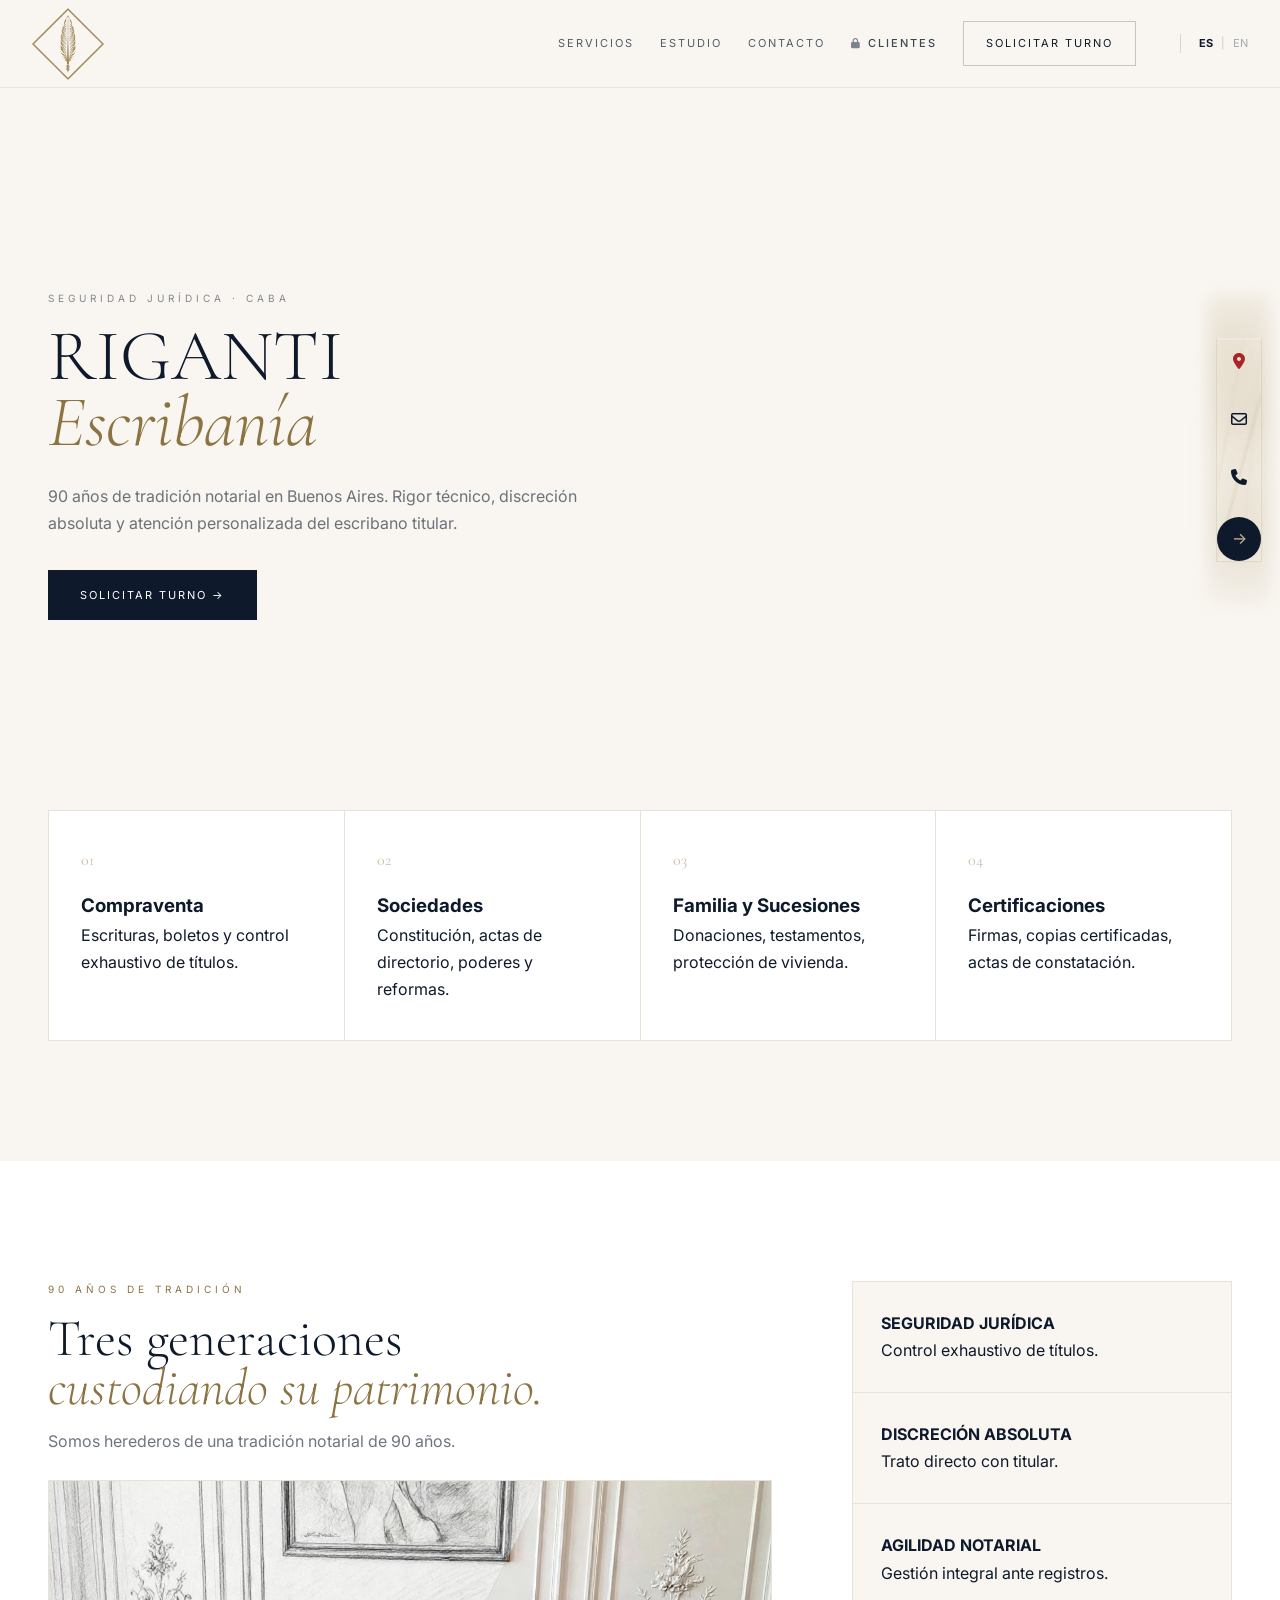
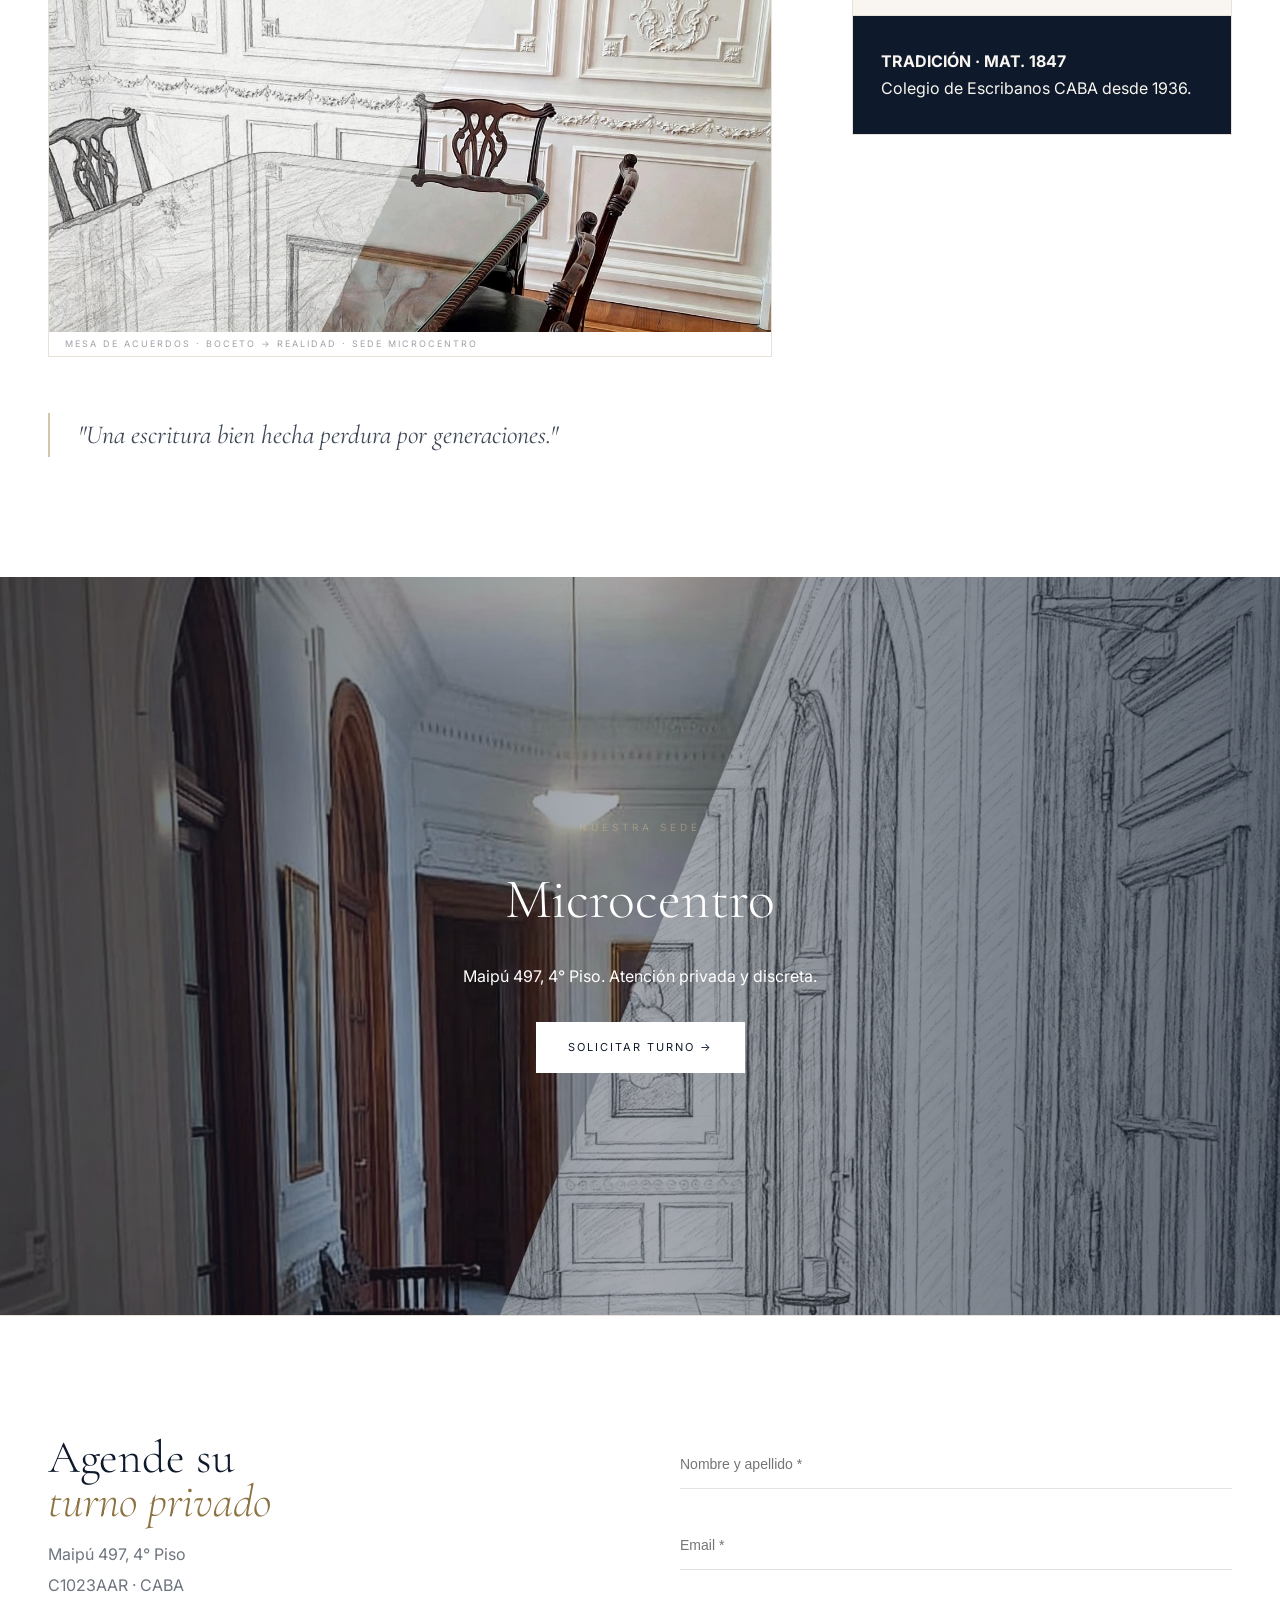
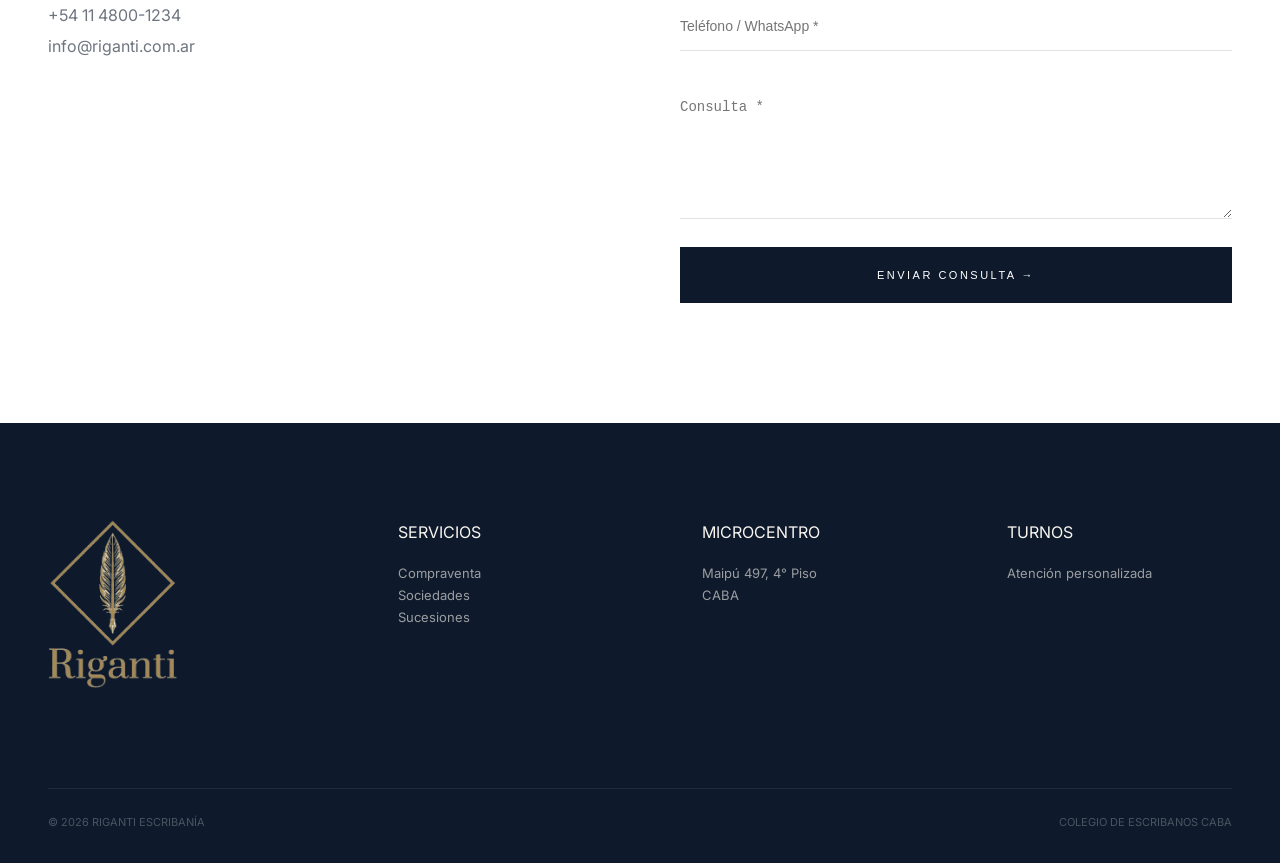
==== commit 01dc7714: "Update index.html" ====
--- a/index.html
+++ b/index.html
@@ -27,19 +27,16 @@
   -webkit-backdrop-filter:blur(22px) saturate(160%)!important;
   border:1px solid rgba(201,184,150,0.32)!important;
   border-top:1px solid rgba(255,255,255,0.8)!important;
+
 /* ==========================================================================
-   REEMPLAZO QUIRÚRGICO - CORRECCIÓN DE SINTAXIS Y SOMBRA ELITE
+   RIGANTI ESCRIBANÍA - LIGHTWEIGHT ETÉREO BOX-SHADOW (MICRO-DOSIFICADO)
    ========================================================================== */
 
-/* Sustituye tus líneas de box-shadow, padding y border-radius por estas: */
 box-shadow: 
-  0 20px 48px rgba(14, 26, 43, 0.06), /* Sombra expansiva etérea (no mancha el blanco) */
-  0 4px 14px rgba(14, 26, 43, 0.02),  /* Definición extra en los cantos del cristal */
+  0 24px 64px rgba(14, 26, 43, 0.02), /* Capa 1: Bruma ultra-tenue al 2% para despegar el volumen */
+  0 4px 16px rgba(14, 26, 43, 0.01),  /* Capa 2: Micro-definición imperceptible al 1% en el canto */
   inset 0 1px 0 rgba(255, 255, 255, 0.95) !important; /* Bisel de luz superior intacto */
-padding: 14px 10px !important;
-border-radius: 28px !important;       /* 28px mantiene la curvatura de píldora perfecta de la captura */
 
-/* ⚠️ EL MINDFUL FIX: Eliminamos 'overflow:hidden' para que no corte los efectos de luz ni el hover */
 
 }
 .barra-flotante-contacto::before{
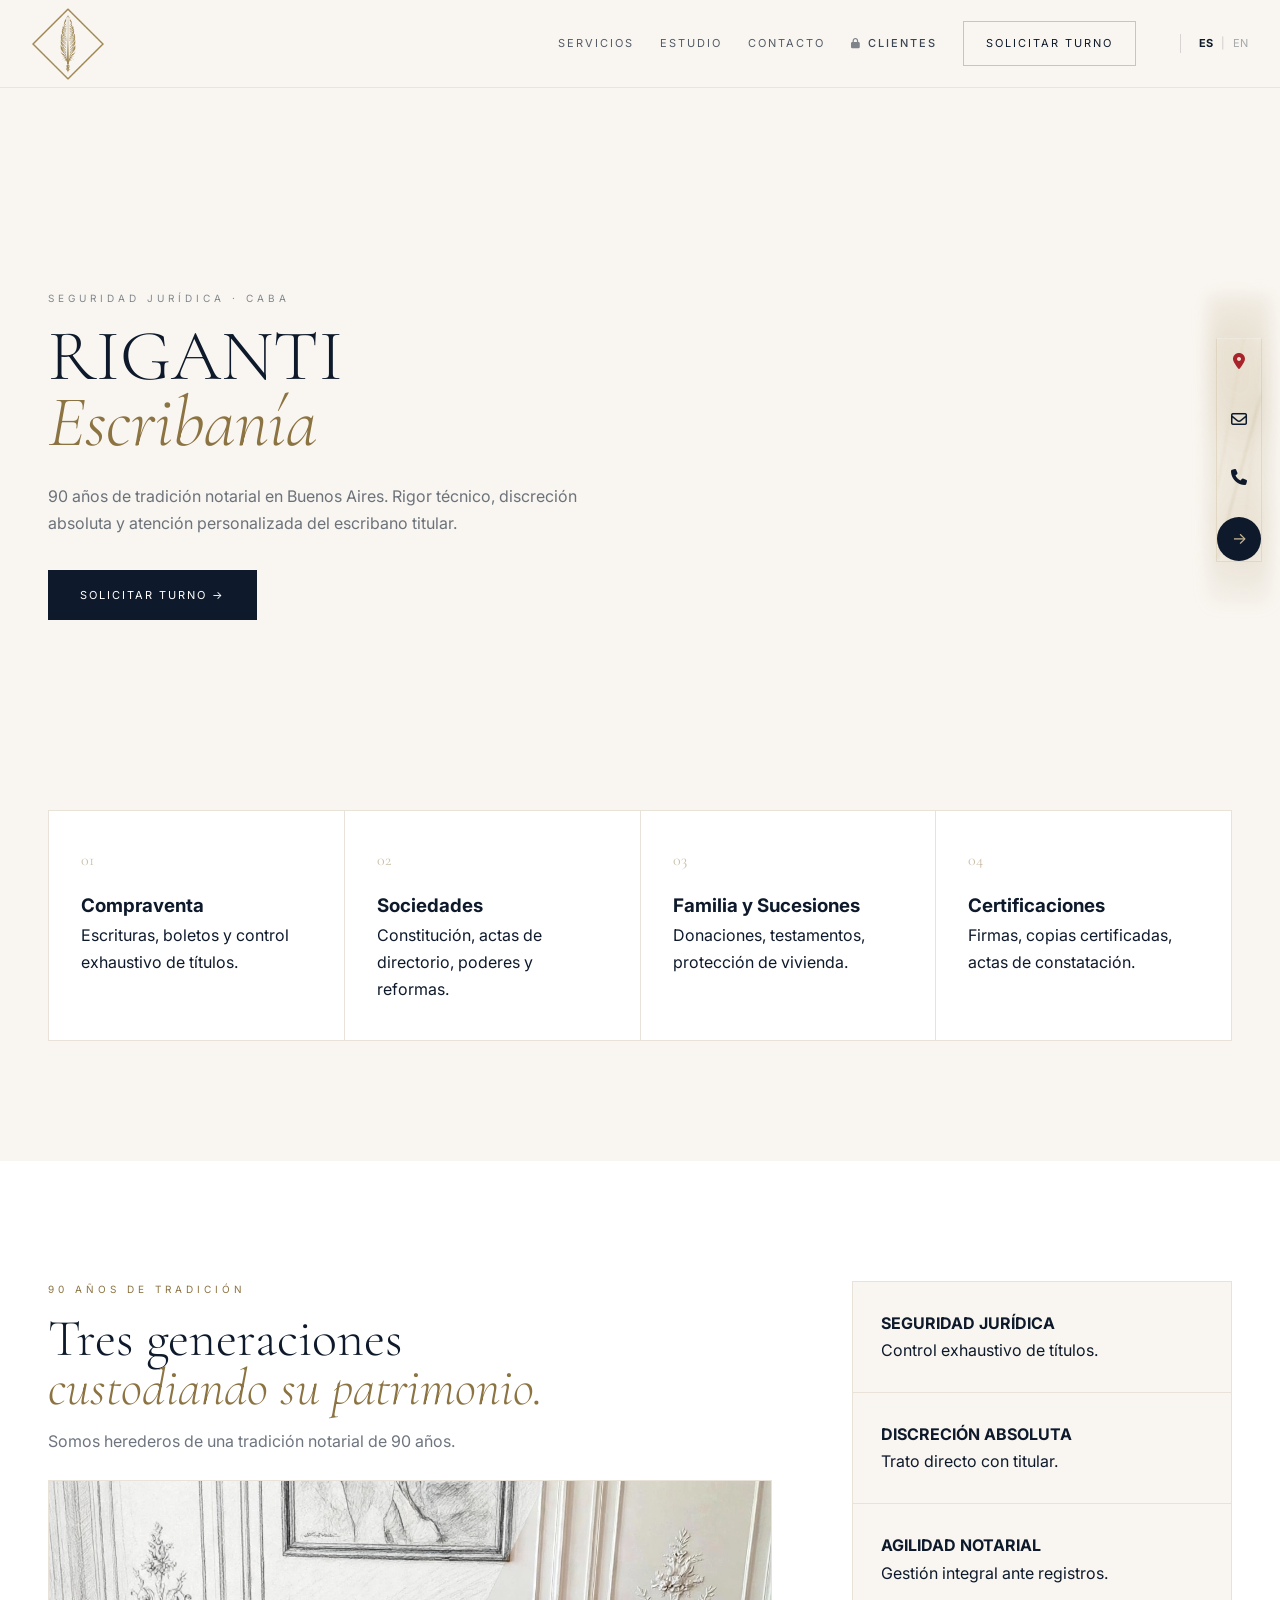
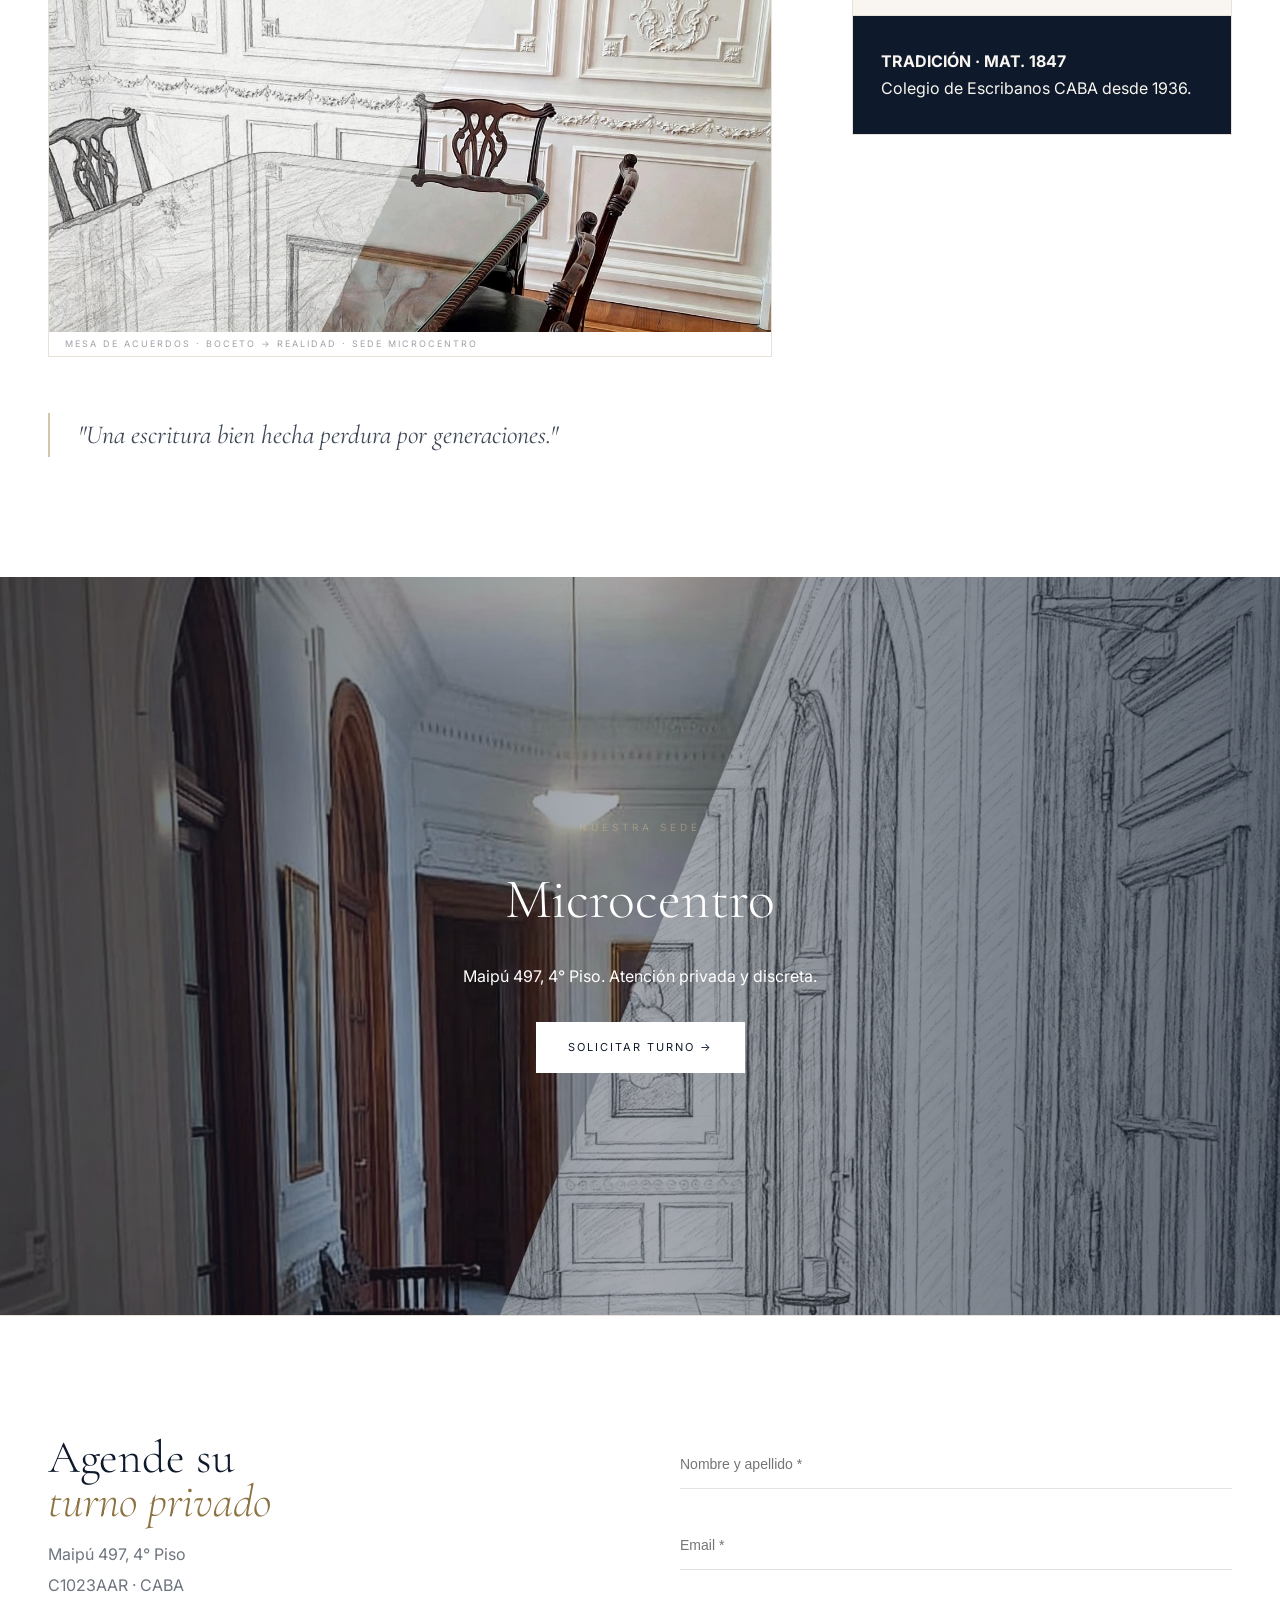
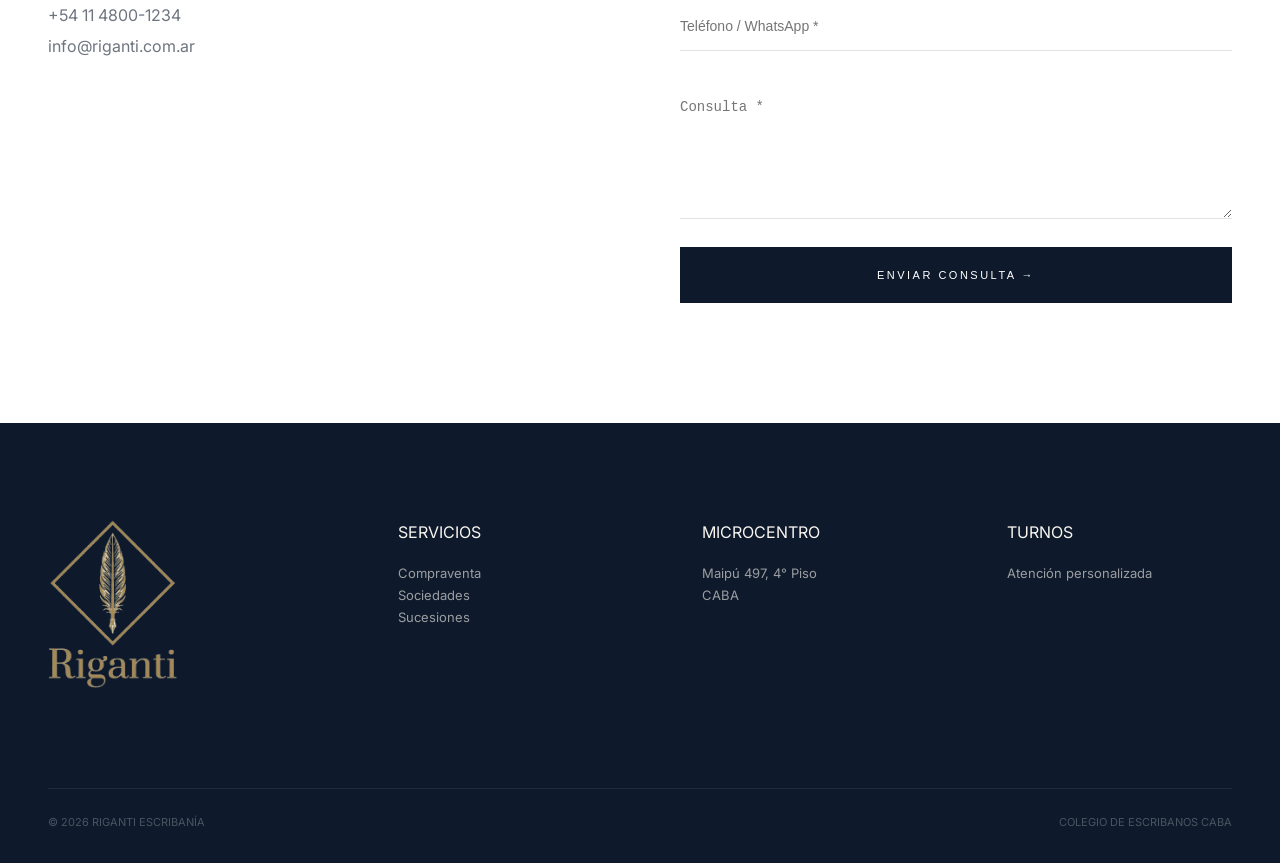
==== commit f8c56af2: "Update index.html" ====
--- a/index.html
+++ b/index.html
@@ -27,15 +27,6 @@
   -webkit-backdrop-filter:blur(22px) saturate(160%)!important;
   border:1px solid rgba(201,184,150,0.32)!important;
   border-top:1px solid rgba(255,255,255,0.8)!important;
-
-/* ==========================================================================
-   RIGANTI ESCRIBANÍA - LIGHTWEIGHT ETÉREO BOX-SHADOW (MICRO-DOSIFICADO)
-   ========================================================================== */
-
-box-shadow: 
-  0 24px 64px rgba(14, 26, 43, 0.02), /* Capa 1: Bruma ultra-tenue al 2% para despegar el volumen */
-  0 4px 16px rgba(14, 26, 43, 0.01),  /* Capa 2: Micro-definición imperceptible al 1% en el canto */
-  inset 0 1px 0 rgba(255, 255, 255, 0.95) !important; /* Bisel de luz superior intacto */
 
 
 }
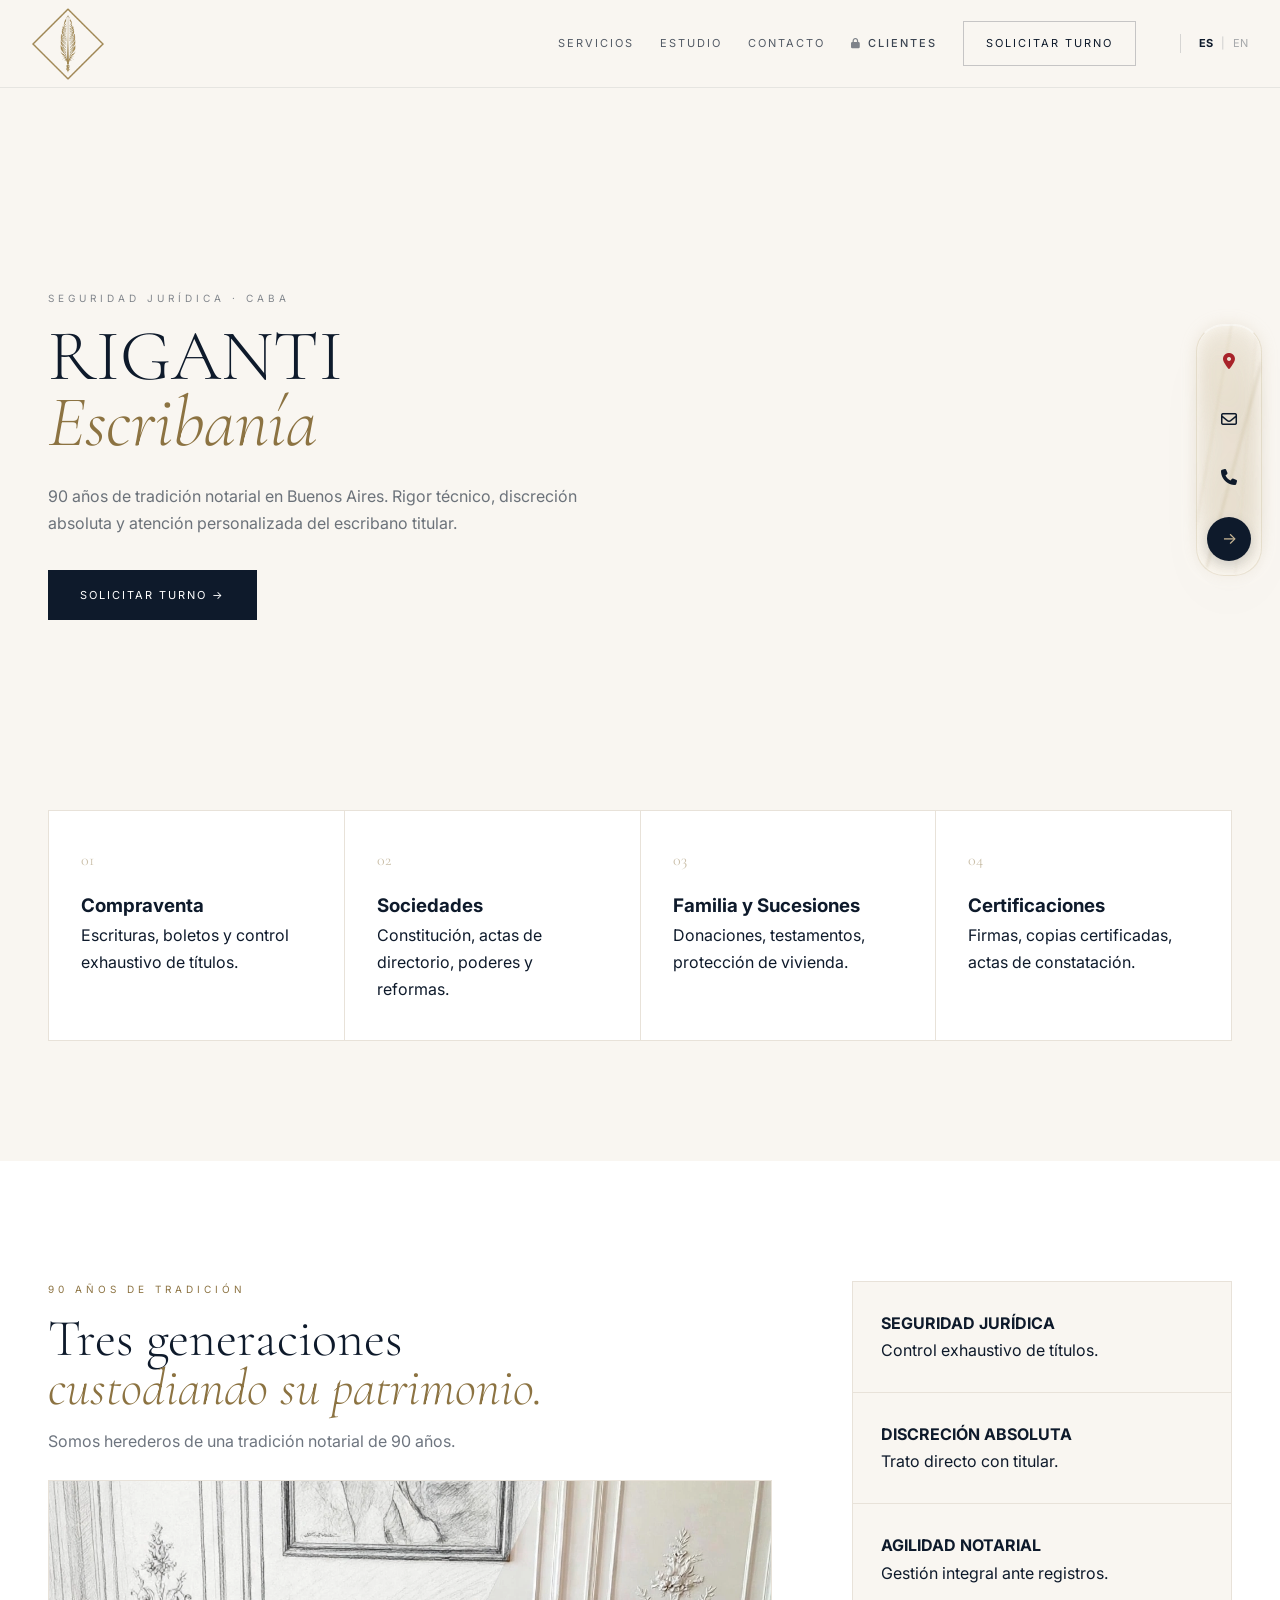
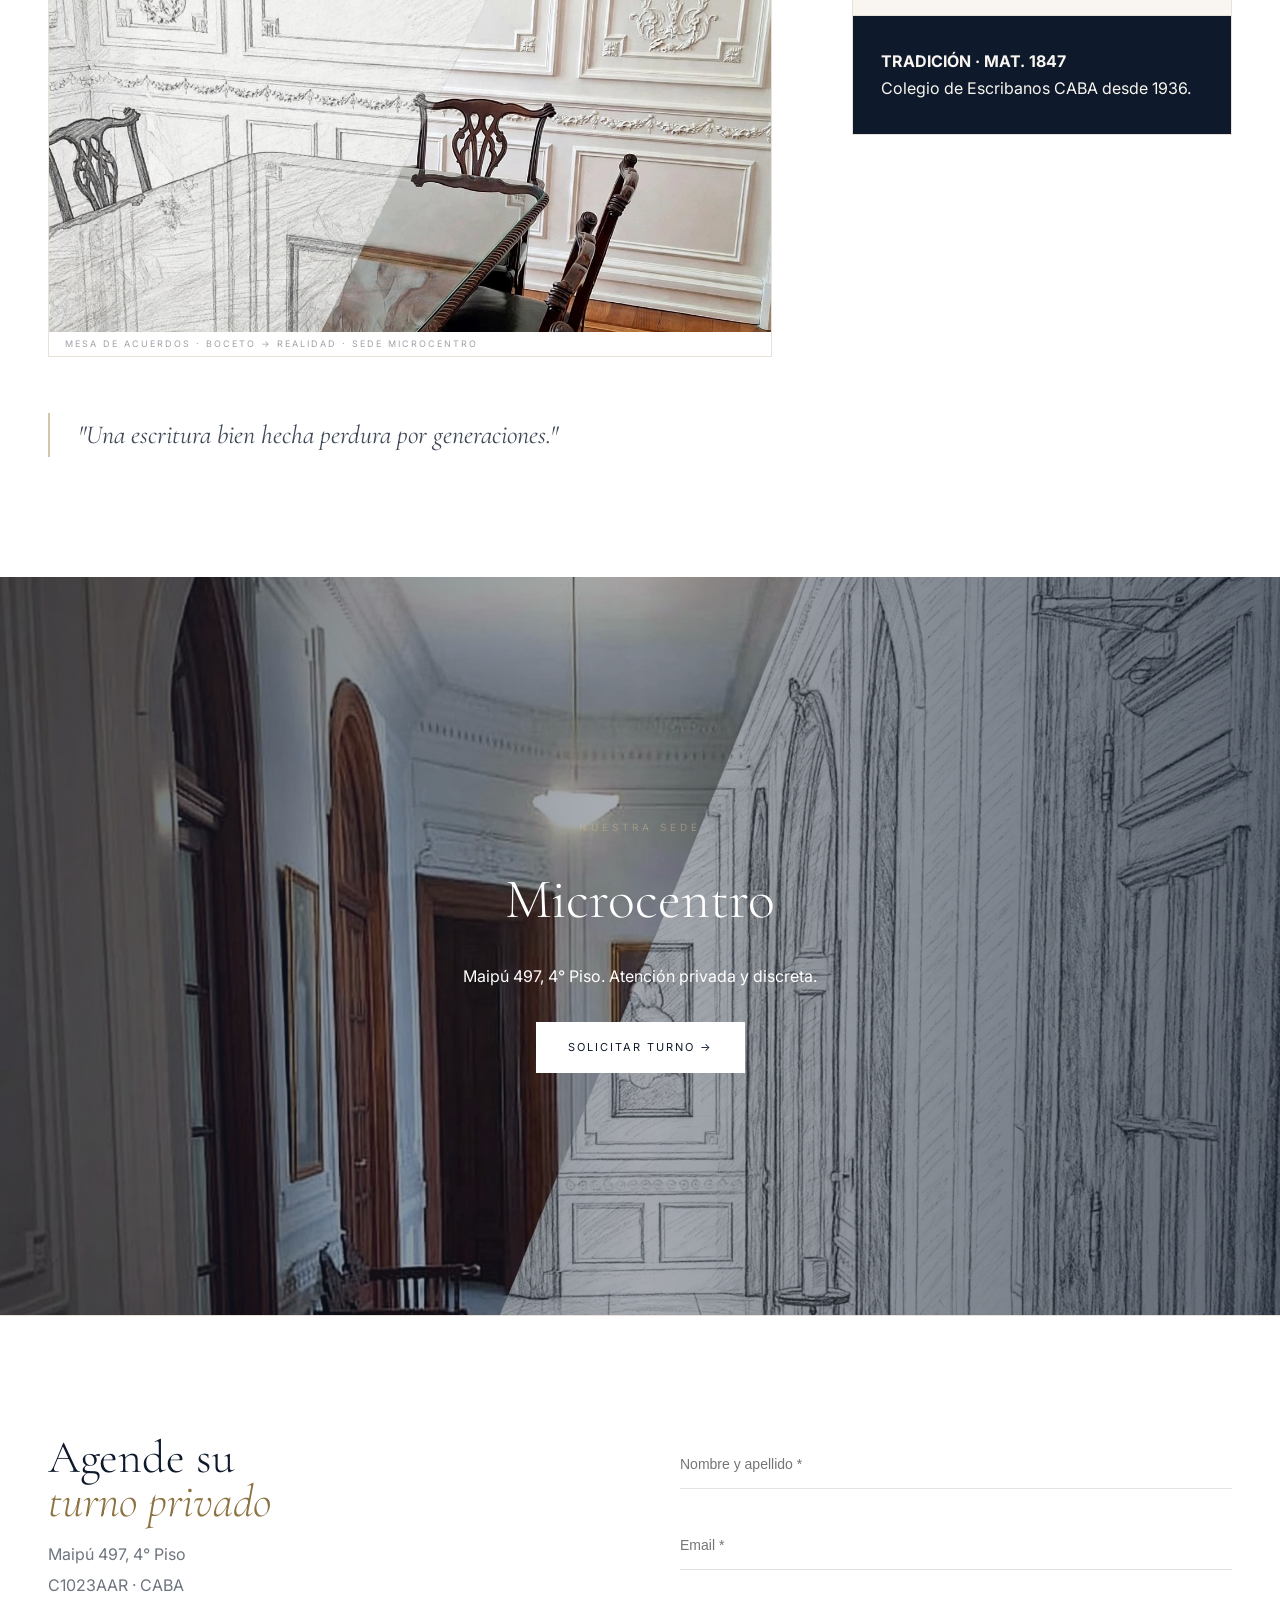
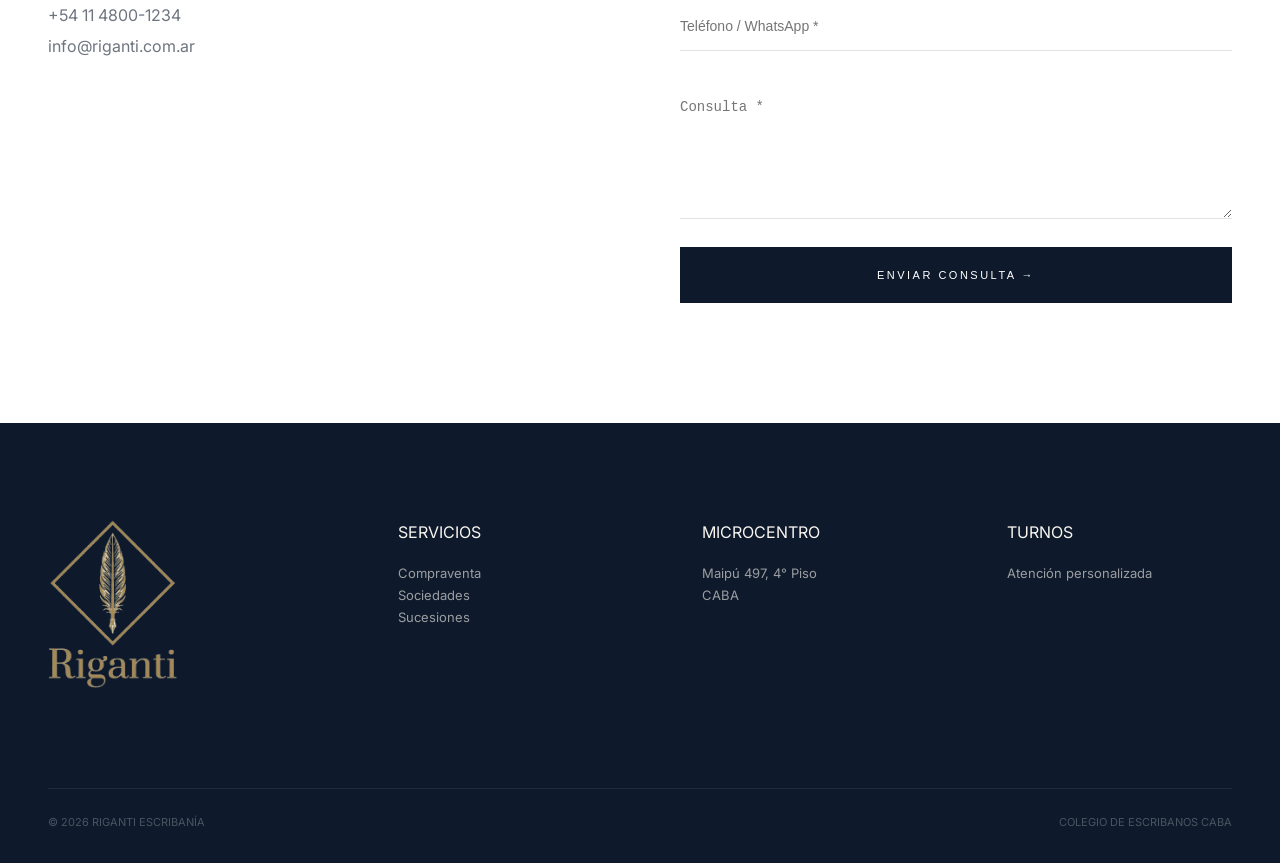
==== commit 178ac3b0: "Update index.html" ====
--- a/index.html
+++ b/index.html
@@ -18,42 +18,103 @@
 .lang-switch{margin-left:18px;border-left:1px solid rgba(14,26,43,.15);padding-left:18px;display:flex;gap:8px;font-size:11px;align-items:center}.active{font-weight:700}.inactive{opacity:.35;cursor:pointer}.sep{opacity:.2}
 .nav-principal a.portal-link{color:var(--dark)!important;opacity:.8;display:inline-flex;align-items:center;gap:6px;font-weight:500;transition:.3s}.nav-principal a.portal-link:hover{color:var(--gold-d)!important;opacity:1!important}.nav-principal a.portal-link i{font-size:10px;opacity:.65;transform:translateY(-1px)}
 
-/* === MARMOL CARRARA 0.72 ETEREO + FILETE PULIDO + LACRE FIX === */
-.barra-flotante-contacto{
-  position:fixed;right:18px;top:50%;transform:translateY(-50%);z-index:9999;
-  display:flex;flex-direction:column;align-items:center;gap:14px;
-  background:rgba(253,250,244,0.72)!important;
-  backdrop-filter:blur(22px) saturate(160%)!important;
-  -webkit-backdrop-filter:blur(22px) saturate(160%)!important;
-  border:1px solid rgba(201,184,150,0.32)!important;
-  border-top:1px solid rgba(255,255,255,0.8)!important;
+/* ==========================================================================
+   === MARMOL CARRARA 0.72 ETEREO + FILETE PULIDO + LACRE FIX + SHADOW ===
+   ========================================================================== */
+.barra-flotante-contacto {
+  position: fixed !important;
+  right: 18px !important;
+  top: 50% !important;
+  transform: translateY(-50%) !important;
+  z-index: 9999 !important;
+  display: flex !important;
+  flex-direction: column !important;
+  align-items: center !important;
+  gap: 14px !important;
+  
+  /* 🏛️ EL FIX DE SILUETA: Restauramos la píldora perfecta con aire elegante */
+  border-radius: 28px !important;
+  padding: 14px 10px !important;
+  width: auto !important;
+  
+  /* Tu exquisita base Carrara traslúcida y densa */
+  background: rgba(253, 250, 244, 0.72) !important;
+  backdrop-filter: blur(22px) saturate(160%) !important;
+  -webkit-backdrop-filter: blur(22px) saturate(160%) !important;
+  border: 1px solid rgba(201, 184, 150, 0.32) !important;
+  border-top: 1px solid rgba(255, 255, 255, 0.8) !important;
 
+  /* 🌌 LA MICRO-SOMBRA FANTASMA: Un suspiro de penumbra ultra-atenuado para despegar del blanco */
+  box-shadow: 
+    0 24px 64px rgba(14, 26, 43, 0.02),
+    0 4px 16px rgba(14, 26, 43, 0.01),
+    inset 0 1px 0 rgba(255, 255, 255, 0.95) !important;
+}
 
-}
-.barra-flotante-contacto::before{
-  content:""!important;position:absolute!important;inset:-20%!important;border-radius:inherit!important;
-  background:radial-gradient(ellipse 180px 220px at 28% 18%, rgba(201,184,150,0.26) 0%, rgba(201,184,150,0.12) 35%, transparent 68%),
+/* Pseudo-elemento 1: Las nubes cromáticas de la piedra */
+.barra-flotante-contacto::before {
+  content: "" !important;
+  position: absolute !important;
+  inset: 0 !important; /* Corregido a 0 para que acompañe el contorno exacto de la píldora sin deformarse */
+  border-radius: inherit !important;
+  background: radial-gradient(ellipse 180px 220px at 28% 18%, rgba(201,184,150,0.26) 0%, rgba(201,184,150,0.12) 35%, transparent 68%),
              radial-gradient(ellipse 160px 200px at 72% 38%, rgba(140,115,66,0.16) 0%, transparent 65%),
              radial-gradient(ellipse 200px 140px at 45% 75%, rgba(201,184,150,0.20) 0%, transparent 60%),
-             radial-gradient(ellipse 120px 120px at 65% 82%, rgba(140,115,66,0.10) 0%, transparent 70%)!important;
-  filter:blur(8px)!important;pointer-events:none!important;z-index:0!important
+             radial-gradient(ellipse 120px 120px at 65% 82%, rgba(140,115,66,0.10) 0%, transparent 70%) !important;
+  filter: blur(8px) !important;
+  pointer-events: none !important;
+  z-index: 0 !important;
 }
-.barra-flotante-contacto::after{
-  content:""!important;position:absolute!important;inset:0!important;border-radius:inherit!important;
-  background:linear-gradient(100deg, transparent 30%, rgba(201,184,150,0.18) 32%, transparent 34%),
+
+/* Pseudo-elemento 2: Las vetas finas minerales */
+.barra-flotante-contacto::after {
+  content: "" !important;
+  position: absolute !important;
+  inset: 0 !important;
+  border-radius: inherit !important;
+  background: linear-gradient(100deg, transparent 30%, rgba(201,184,150,0.18) 32%, transparent 34%),
              linear-gradient(105deg, transparent 55%, rgba(140,115,66,0.14) 57%, transparent 59%),
-             linear-gradient(95deg, transparent 68%, rgba(201,184,150,0.12) 70%, transparent 72%)!important;
-  filter:blur(1.2px)!important;pointer-events:none!important;z-index:0!important
+             linear-gradient(95deg, transparent 68%, rgba(201,184,150,0.12) 70%, transparent 72%) !important;
+  filter: blur(1.2px) !important;
+  pointer-events: none !important;
+  z-index: 0 !important;
 }
-.item-flotante{width:44px;height:44px;display:flex;align-items:center;justify-content:center;color:var(--dark);text-decoration:none;position:relative;z-index:2;transition:all.3s cubic-bezier(.25,1,.5,1)}
-.item-flotante.item-dorado{background:var(--dark);color:var(--gold);border-radius:50%;margin-top:4px}
-/* LACRE - SELECTOR CORREGIDO */
-.barra-flotante-contacto a.item-flotante:first-child i{
-  color:#a8232a!important;font-size:16px!important;opacity:1!important;
-  transition: all 0.3s cubic-bezier(0.25, 1, 0.5, 1)!important;
+
+/* Iconos superiores (WhatsApp, sobre, teléfono) */
+.item-flotante {
+  width: 44px !important;
+  height: 44px !important;
+  display: flex !important;
+  align-items: center !important;
+  justify-content: center !important;
+  color: var(--dark) !important;
+  text-decoration: none !important;
+  position: relative !important;
+  z-index: 2 !important;
+  transition: all 0.3s cubic-bezier(.25,1,.5,1) !important;
 }
-.barra-flotante-contacto a.item-flotante:first-child:hover i{
-  color:#ce2c35!important;transform:translateY(-3px) scale(1.05)!important;
+
+/* Botón inferior de acción azul noche */
+.item-flotante.item-dorado {
+  background: var(--dark) !important;
+  color: var(--gold) !important;
+  border-radius: 50% !important;
+  margin-top: 4px !important;
+  box-shadow: 0 4px 12px rgba(14,26,43,0.15) !important;
+}
+
+/* LACRE - SELECTOR CORREGIDO NATIVO */
+.barra-flotante-contacto a.item-flotante:first-child i {
+  color: #a8232a !important;
+  font-size: 16px !important;
+  opacity: 1 !important;
+  transition: all 0.3s cubic-bezier(0.25, 1, 0.5, 1) !important;
+}
+
+/* Micro-animación líquida en el pin rojo al apoyar el cursor */
+.barra-flotante-contacto a.item-flotante:first-child:hover i {
+  color: #ce2c35 !important;
+  transform: translateY(-3px) scale(1.05) !important;
 }
 
 .hero{min-height:90vh;padding:180px 48px 80px;display:flex;align-items:center}.hero-wrapper{max-width:820px}.hero h1{font-size:72px;line-height:.92;margin-bottom:28px}.hero h1 i{font-style:italic;color:var(--gold-d)}.hero p{max-width:560px;color:var(--muted)}
